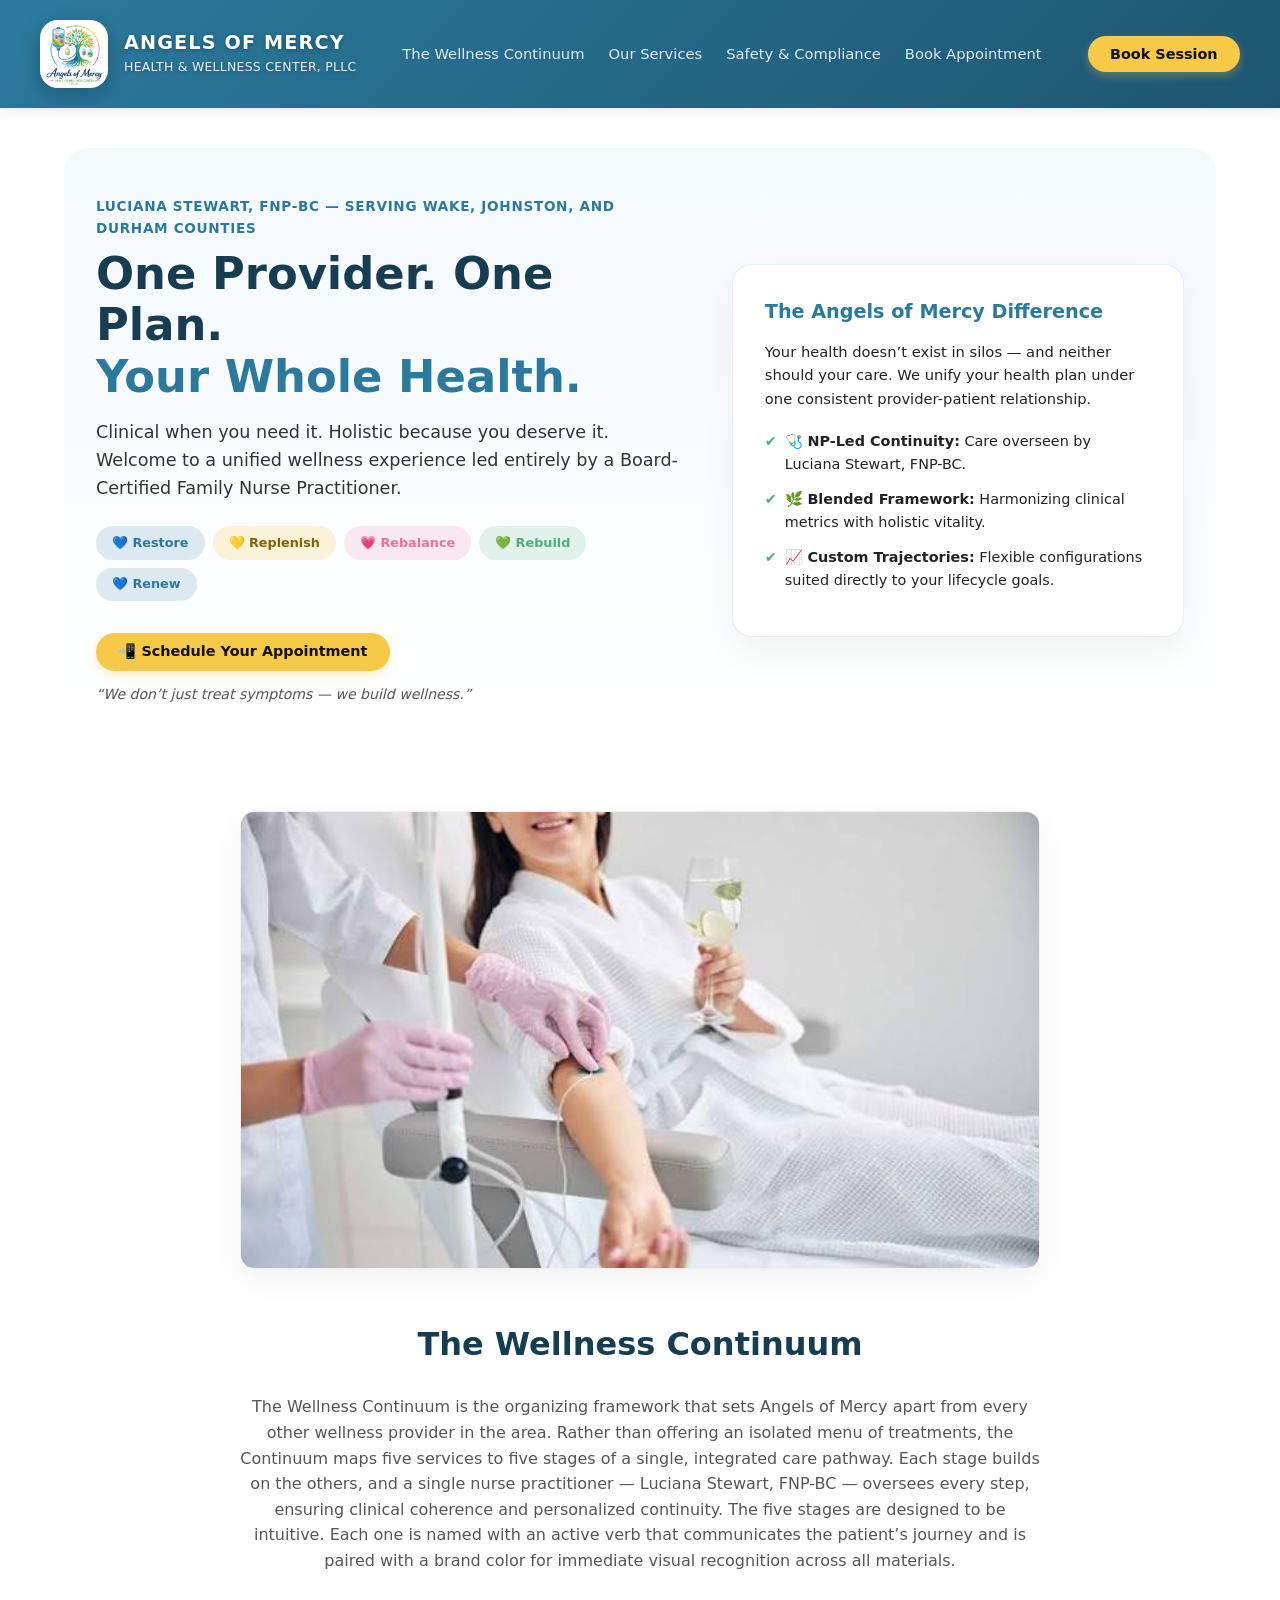
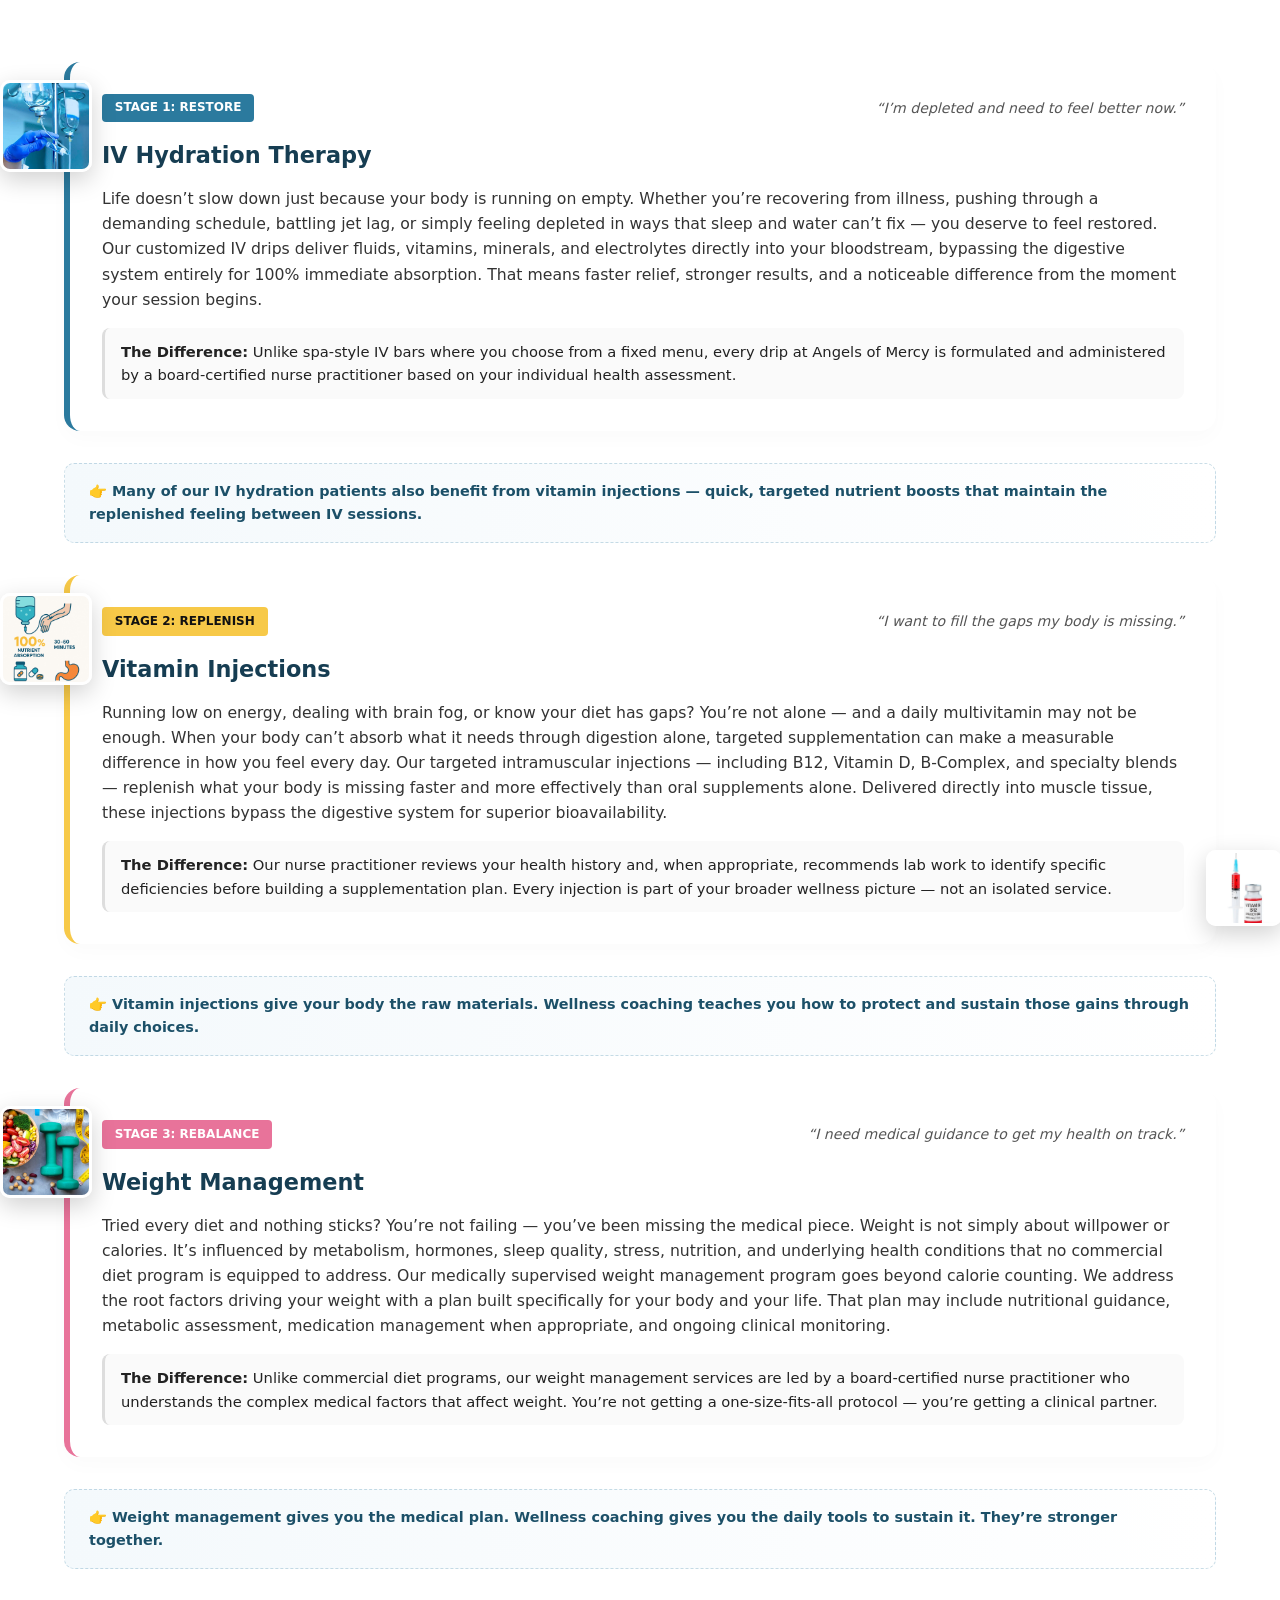
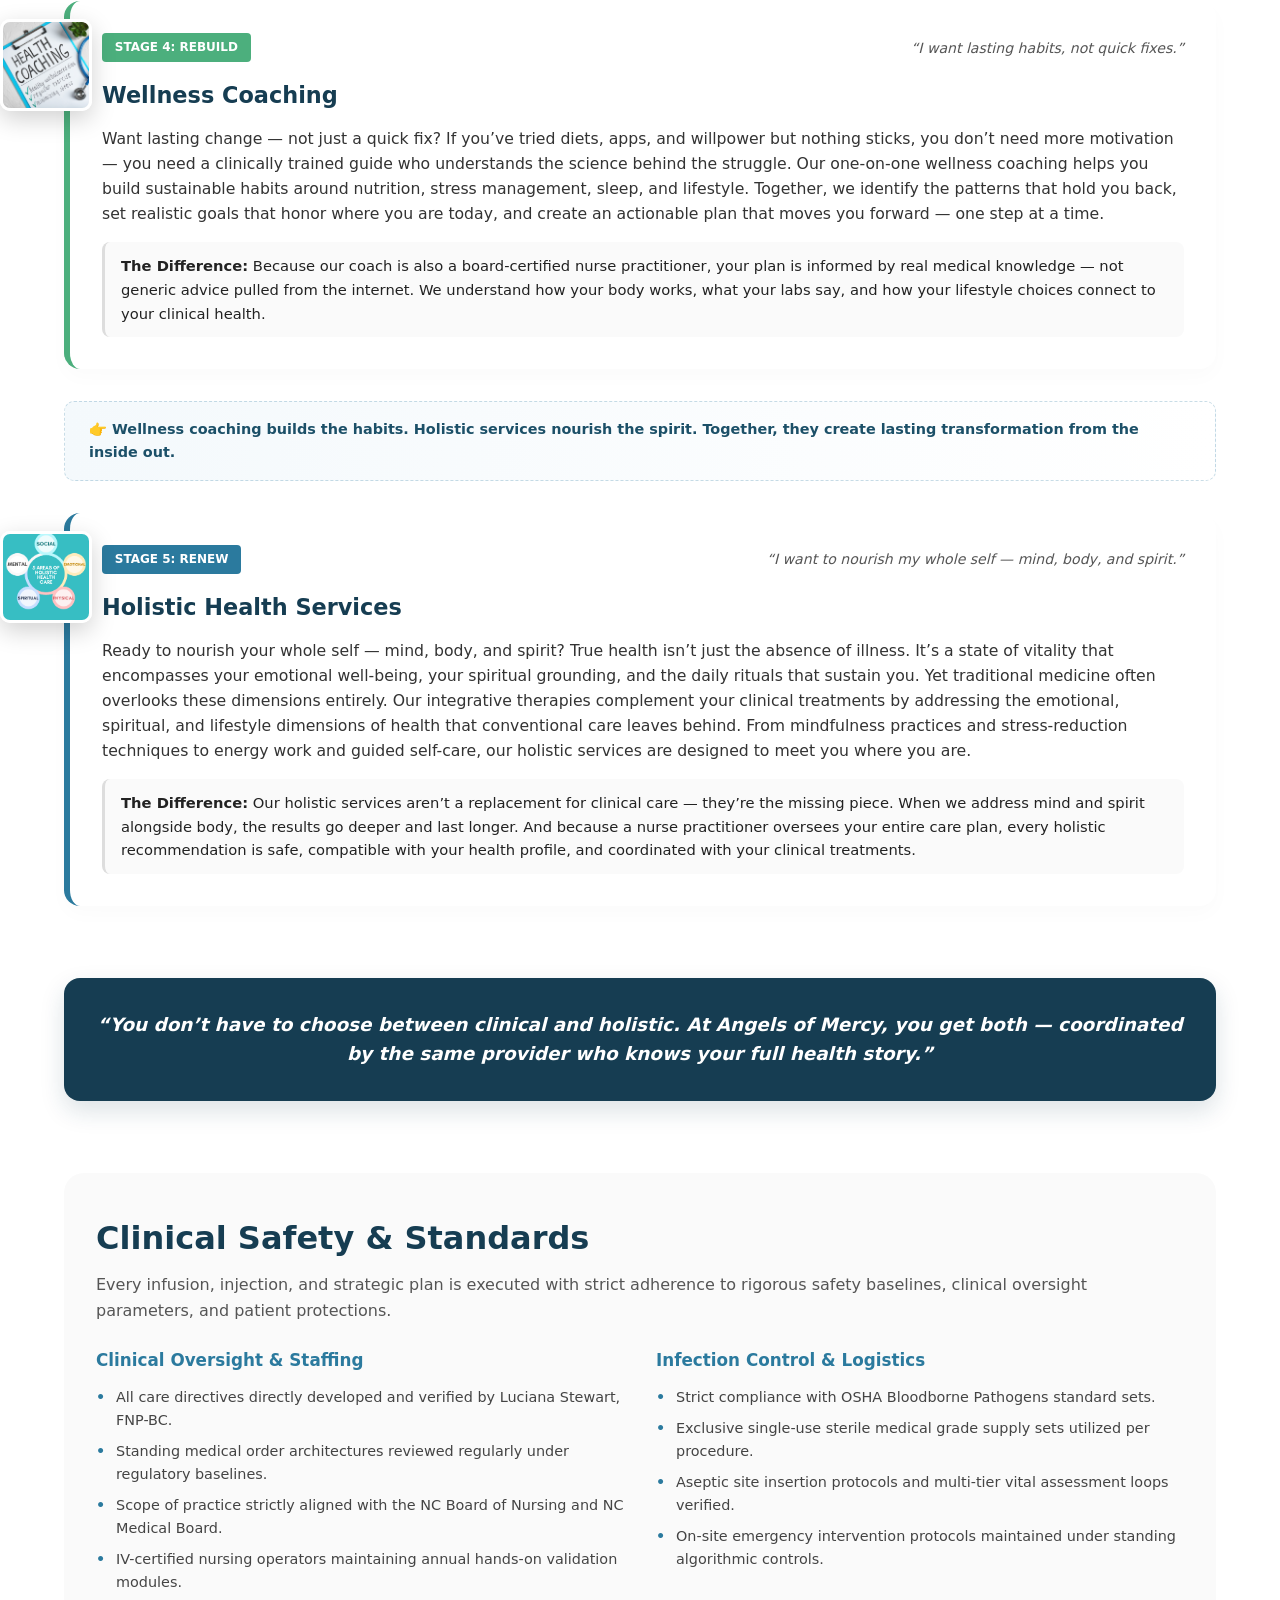
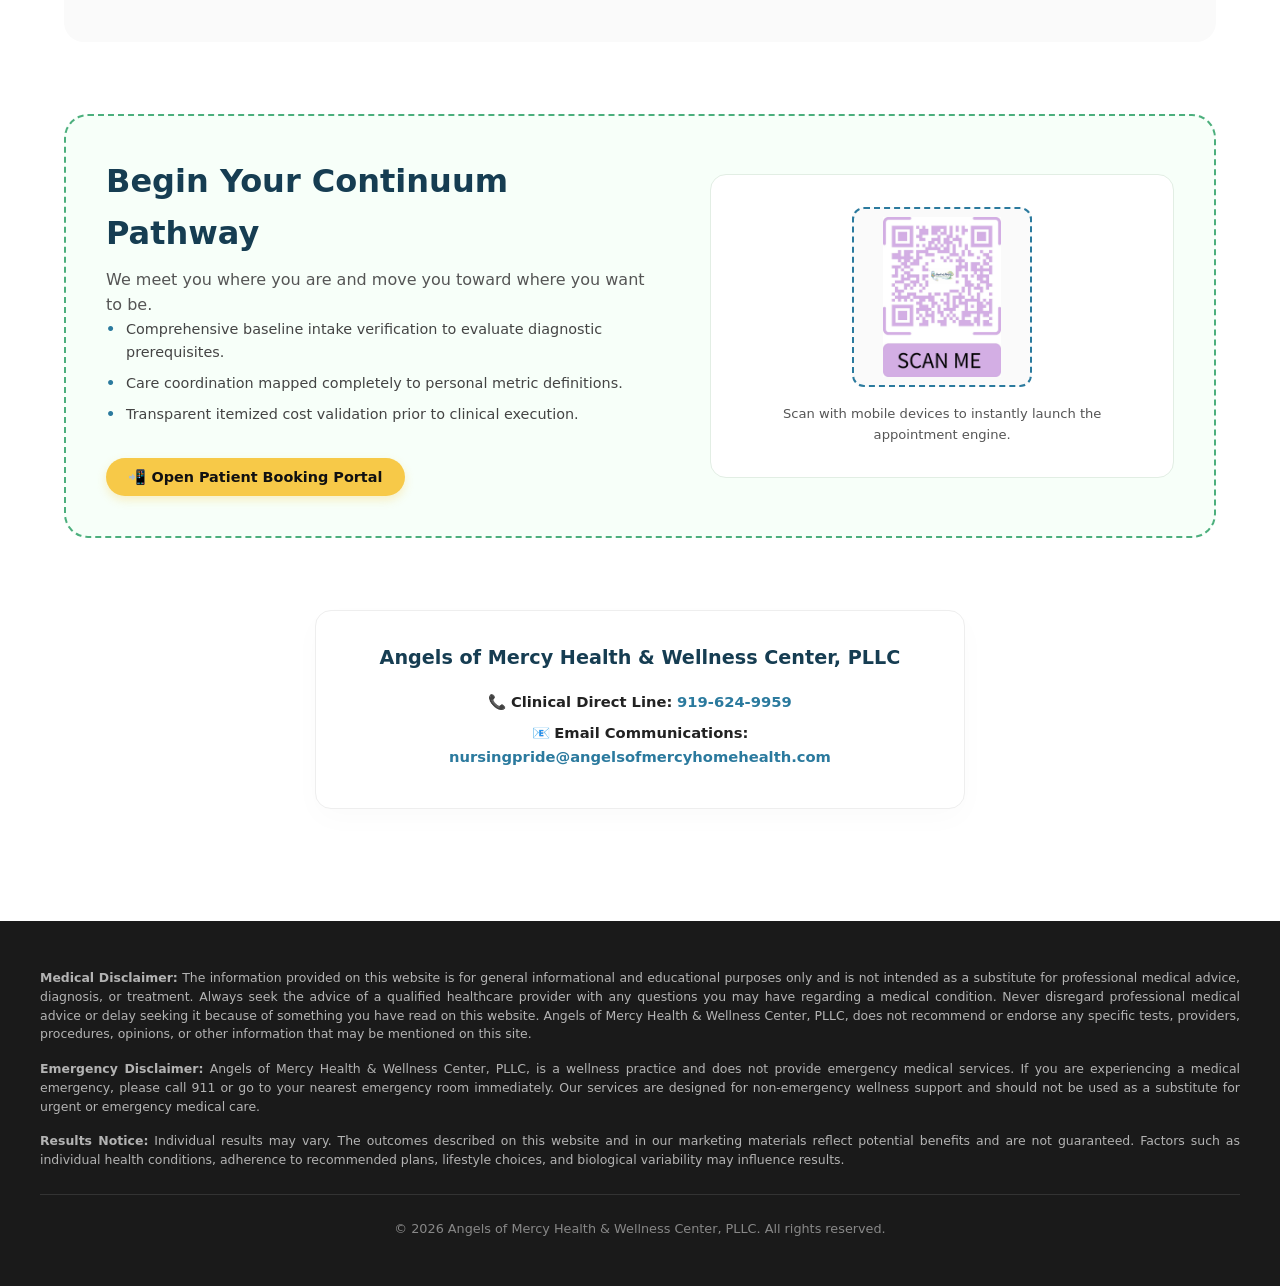
==== index.html @ 8eb66958 "Add files via upload" ====
﻿<!DOCTYPE html>
<html lang="en">
<head>
  <meta charset="UTF-8" />
  <title>Angels of Mercy Health & Wellness Center | One Provider. One Plan. Your Whole Health.</title>
  <meta name="viewport" content="width=device-width, initial-scale=1" />
  <link rel="stylesheet" href="styles.css" />
</head>
<body>

<header>
  <div class="nav">
    <div class="logo">
      <img src="IMG_E0684.JPG" alt="Angels of Mercy logo" class="logo-image" />
      <div>
        Angels of Mercy<br />
        <span class="logo-sub">Health & Wellness Center, PLLC</span>
      </div>
    </div>
    <nav class="nav-links">
      <a href="#continuum">The Wellness Continuum</a>
      <a href="#services">Our Services</a>
      <a href="#safety">Safety & Compliance</a>
      <a href="#booking">Book Appointment</a>
    </nav>
    <button class="btn-primary" id="header-book-btn">
      Book Session
    </button>
  </div>
</header>

<main>
  <!-- HERO SECTION -->
  <section id="hero-block" class="hero">
    <div class="hero-content">
      <p class="hero-tagline-mini">Luciana Stewart, FNP-BC — Serving Wake, Johnston, and Durham Counties</p>
      <h1 class="hero-title">One Provider. One Plan.<br><span class="highlight-text">Your Whole Health.</span></h1>
      <p class="hero-subtitle">
        Clinical when you need it. Holistic because you deserve it. Welcome to a unified wellness experience led entirely by a Board-Certified Family Nurse Practitioner.
      </p>

      <div class="hero-badges">
        <span class="badge badge-restore">💙 Restore</span>
        <span class="badge badge-replenish">💛 Replenish</span>
        <span class="badge badge-rebalance">💗 Rebalance</span>
        <span class="badge badge-rebuild">💚 Rebuild</span>
        <span class="badge badge-renew">💙 Renew</span>
      </div>

      <div class="hero-cta">
        <button class="btn-primary" id="hero-book-btn">
          📲 Schedule Your Appointment
        </button>
        <span class="hero-note">“We don’t just treat symptoms — we build wellness.”</span>
      </div>
    </div>

    <div class="hero-card">
      <div class="hero-card-title">The Angels of Mercy Difference</div>
      <p class="hero-card-intro">Your health doesn’t exist in silos — and neither should your care. We unify your health plan under one consistent provider-patient relationship.</p>
      <ul class="hero-card-list">
        <li>🩺 <strong>NP-Led Continuity:</strong> Care overseen by Luciana Stewart, FNP-BC.</li>
        <li>🌿 <strong>Blended Framework:</strong> Harmonizing clinical metrics with holistic vitality.</li>
        <li>📈 <strong>Custom Trajectories:</strong> Flexible configurations suited directly to your lifecycle goals.</li>
      </ul>
    </div>
  </section>

  <!-- THE WELLNESS CONTINUUM INTRO -->
  <section id="continuum" class="continuum-intro-box">
    <img src="MNAM0621.JPEG" alt="Wellness Continuum" class="continuum-image" />
    <h2 class="section-title">The Wellness Continuum</h2>
    <p class="section-subtitle">The Wellness Continuum is the organizing framework that sets Angels of Mercy apart from every other wellness provider in the area. Rather than offering an isolated menu of treatments, the Continuum maps five services to five stages of a single, integrated care pathway. Each stage builds on the others, and a single nurse practitioner — Luciana Stewart, FNP-BC — oversees every step, ensuring clinical coherence and personalized continuity.

The five stages are designed to be intuitive. Each one is named with an active verb that communicates the patient’s journey and is paired with a brand color for immediate visual recognition across all materials.</p>
  </section>

  <!-- SERVICES STAGES SECTION (RESTORE -> REPLENISH -> REBALANCE -> REBUILD -> RENEW) -->
  <section id="services" class="services-wrapper">
    
    <!-- STAGE 1: RESTORE -->
    <div class="service-stage-card border-restore">
      <img src="RWKL1777.JPEG" alt="IV Hydration" class="stage-image stage-image-restore" />
      <div class="stage-header">
        <span class="stage-pill bg-restore">Stage 1: Restore</span>
        <span class="patient-voice">“I’m depleted and need to feel better now.”</span>
      </div>
      <h3 class="service-title-text">IV Hydration Therapy</h3>
      <p class="service-body-text">
        Life doesn’t slow down just because your body is running on empty. Whether you’re recovering from illness, pushing through a demanding schedule, battling jet lag, or simply feeling depleted in ways that sleep and water can’t fix — you deserve to feel restored. Our customized IV drips deliver fluids, vitamins, minerals, and electrolytes directly into your bloodstream, bypassing the digestive system entirely for 100% immediate absorption. That means faster relief, stronger results, and a noticeable difference from the moment your session begins.
      </p>
      <p class="service-diff-text">
        <strong>The Difference:</strong> Unlike spa-style IV bars where you choose from a fixed menu, every drip at Angels of Mercy is formulated and administered by a board-certified nurse practitioner based on your individual health assessment.
      </p>
    </div>

    <!-- BRIDGE 1 -->
    <div class="bridge-container">
      <p class="bridge-text">👉 Many of our IV hydration patients also benefit from vitamin injections — quick, targeted nutrient boosts that maintain the replenished feeling between IV sessions.</p>
    </div>

    <!-- STAGE 2: REPLENISH -->
    <div class="service-stage-card border-replenish">
      <img src="YKZF1313.JPG" alt="Vitamin Injections" class="stage-image stage-image-replenish" />
      <img src="AJVW7653.JPEG" alt="Vitamin Injections Detail" class="stage-image stage-image-replenish-bottom" />
      <div class="stage-header">
        <span class="stage-pill bg-replenish">Stage 2: Replenish</span>
        <span class="patient-voice">“I want to fill the gaps my body is missing.”</span>
      </div>
      <h3 class="service-title-text">Vitamin Injections</h3>
      <p class="service-body-text">
        Running low on energy, dealing with brain fog, or know your diet has gaps? You’re not alone — and a daily multivitamin may not be enough. When your body can’t absorb what it needs through digestion alone, targeted supplementation can make a measurable difference in how you feel every day. Our targeted intramuscular injections — including B12, Vitamin D, B-Complex, and specialty blends — replenish what your body is missing faster and more effectively than oral supplements alone. Delivered directly into muscle tissue, these injections bypass the digestive system for superior bioavailability.
      </p>
      <p class="service-diff-text">
        <strong>The Difference:</strong> Our nurse practitioner reviews your health history and, when appropriate, recommends lab work to identify specific deficiencies before building a supplementation plan. Every injection is part of your broader wellness picture — not an isolated service.
      </p>
    </div>

    <!-- BRIDGE 2 -->
    <div class="bridge-container">
      <p class="bridge-text">👉 Vitamin injections give your body the raw materials. Wellness coaching teaches you how to protect and sustain those gains through daily choices.</p>
    </div>

    <!-- STAGE 3: REBALANCE -->
    <div class="service-stage-card border-rebalance">
      <img src="KAEF8864.JPEG" alt="Weight Management" class="stage-image stage-image-rebalance" />
      <div class="stage-header">
        <span class="stage-pill bg-rebalance">Stage 3: Rebalance</span>
        <span class="patient-voice">“I need medical guidance to get my health on track.”</span>
      </div>
      <h3 class="service-title-text">Weight Management</h3>
      <p class="service-body-text">
        Tried every diet and nothing sticks? You’re not failing — you’ve been missing the medical piece. Weight is not simply about willpower or calories. It’s influenced by metabolism, hormones, sleep quality, stress, nutrition, and underlying health conditions that no commercial diet program is equipped to address. Our medically supervised weight management program goes beyond calorie counting. We address the root factors driving your weight with a plan built specifically for your body and your life. That plan may include nutritional guidance, metabolic assessment, medication management when appropriate, and ongoing clinical monitoring.
      </p>
      <p class="service-diff-text">
        <strong>The Difference:</strong> Unlike commercial diet programs, our weight management services are led by a board-certified nurse practitioner who understands the complex medical factors that affect weight. You’re not getting a one-size-fits-all protocol — you’re getting a clinical partner.
      </p>
    </div>

    <!-- BRIDGE 3 -->
    <div class="bridge-container">
      <p class="bridge-text">👉 Weight management gives you the medical plan. Wellness coaching gives you the daily tools to sustain it. They’re stronger together.</p>
    </div>

    <!-- STAGE 4: REBUILD -->
    <div class="service-stage-card border-rebuild">
      <img src="BIOG2216.JPG" alt="Wellness Coaching" class="stage-image stage-image-rebuild" />
      <div class="stage-header">
        <span class="stage-pill bg-rebuild">Stage 4: Rebuild</span>
        <span class="patient-voice">“I want lasting habits, not quick fixes.”</span>
      </div>
      <h3 class="service-title-text">Wellness Coaching</h3>
      <p class="service-body-text">
        Want lasting change — not just a quick fix? If you’ve tried diets, apps, and willpower but nothing sticks, you don’t need more motivation — you need a clinically trained guide who understands the science behind the struggle. Our one-on-one wellness coaching helps you build sustainable habits around nutrition, stress management, sleep, and lifestyle. Together, we identify the patterns that hold you back, set realistic goals that honor where you are today, and create an actionable plan that moves you forward — one step at a time.
      </p>
      <p class="service-diff-text">
        <strong>The Difference:</strong> Because our coach is also a board-certified nurse practitioner, your plan is informed by real medical knowledge — not generic advice pulled from the internet. We understand how your body works, what your labs say, and how your lifestyle choices connect to your clinical health.
      </p>
    </div>

    <!-- BRIDGE 4 -->
    <div class="bridge-container">
      <p class="bridge-text">👉 Wellness coaching builds the habits. Holistic services nourish the spirit. Together, they create lasting transformation from the inside out.</p>
    </div>

    <!-- STAGE 5: RENEW -->
    <div class="service-stage-card border-renew">
      <img src="QSDW4450.PNG" alt="Holistic Health Services" class="stage-image stage-image-renew" />
      <div class="stage-header">
        <span class="stage-pill bg-renew">Stage 5: Renew</span>
        <span class="patient-voice">“I want to nourish my whole self — mind, body, and spirit.”</span>
      </div>
      <h3 class="service-title-text">Holistic Health Services</h3>
      <p class="service-body-text">
        Ready to nourish your whole self — mind, body, and spirit? True health isn’t just the absence of illness. It’s a state of vitality that encompasses your emotional well-being, your spiritual grounding, and the daily rituals that sustain you. Yet traditional medicine often overlooks these dimensions entirely. Our integrative therapies complement your clinical treatments by addressing the emotional, spiritual, and lifestyle dimensions of health that conventional care leaves behind. From mindfulness practices and stress-reduction techniques to energy work and guided self-care, our holistic services are designed to meet you where you are.
      </p>
      <p class="service-diff-text">
        <strong>The Difference:</strong> Our holistic services aren’t a replacement for clinical care — they’re the missing piece. When we address mind and spirit alongside body, the results go deeper and last longer. And because a nurse practitioner oversees your entire care plan, every holistic recommendation is safe, compatible with your health profile, and coordinated with your clinical treatments.
      </p>
    </div>

  </section>

  <!-- STRATEGIC CORE VALUE WRAPPER -->
  <section class="global-bridge-callout">
    <p>“You don’t have to choose between clinical and holistic. At Angels of Mercy, you get both — coordinated by the same provider who knows your full health story.”</p>
  </section>

  <!-- SAFETY & COMPLIANCE SECTION -->
  <section id="safety" class="compliance-metrics">
    <h2 class="section-title">Clinical Safety & Standards</h2>
    <p class="section-subtitle">Every infusion, injection, and strategic plan is executed with strict adherence to rigorous safety baselines, clinical oversight parameters, and patient protections.</p>
    
    <div class="grid-2">
      <div class="compliance-card">
        <h4>Clinical Oversight & Staffing</h4>
        <ul class="compliance-list">
          <li>All care directives directly developed and verified by Luciana Stewart, FNP-BC.</li>
          <li>Standing medical order architectures reviewed regularly under regulatory baselines.</li>
          <li>Scope of practice strictly aligned with the NC Board of Nursing and NC Medical Board.</li>
          <li>IV-certified nursing operators maintaining annual hands-on validation modules.</li>
        </ul>
      </div>
      <div class="compliance-card">
        <h4>Infection Control & Logistics</h4>
        <ul class="compliance-list">
          <li>Strict compliance with OSHA Bloodborne Pathogens standard sets.</li>
          <li>Exclusive single-use sterile medical grade supply sets utilized per procedure.</li>
          <li>Aseptic site insertion protocols and multi-tier vital assessment loops verified.</li>
          <li>On-site emergency intervention protocols maintained under standing algorithmic controls.</li>
        </ul>
      </div>
    </div>
  </section>

  <!-- BOOKING PORTAL SECTION -->
  <section id="booking" class="qr-section">
    <div class="booking-copy-block">
      <h2 class="section-title">Begin Your Continuum Pathway</h2>
      <p class="section-subtitle">We meet you where you are and move you toward where you want to be.</p>
      <ul class="compliance-list">
        <li>Comprehensive baseline intake verification to evaluate diagnostic prerequisites.</li>
        <li>Care coordination mapped completely to personal metric definitions.</li>
        <li>Transparent itemized cost validation prior to clinical execution.</li>
      </ul>
      <button id="booking-portal-btn" class="btn-primary" style="margin-top: 1.5rem;">📲 Open Patient Booking Portal</button>
    </div>
    <div class="qr-box">
      <div class="qr-placeholder">
        <img src="url_qrcodecreator.com_20_18_14.jpg" alt="Patient Portal QR Code" class="qr-image" />
      </div>
      <p class="qr-subtext">Scan with mobile devices to instantly launch the appointment engine.</p>
    </div>
  </section>

  <!-- CONTACT CARD -->
  <section id="contact" class="contact-section">
    <div class="contact-card-v2">
      <h3>Angels of Mercy Health & Wellness Center, PLLC</h3>
      <p></p>
      <p class="contact-item">📞 <strong>Clinical Direct Line:</strong> <a href="tel:19196249959">919-624-9959</a></p>
      <p class="contact-item">📧 <strong>Email Communications:</strong> <a href="mailto:nursingpride@angelsofmercyhomehealth.com">nursingpride@angelsofmercyhomehealth.com</a></p>
    </div>
  </section>
</main>

<!-- FRAMEWORK COMPLIANT FOOTER DISCLAIMERS -->
<footer>
  <div class="footer-legal-wrapper">
    <p class="disclaimer-text">
      <strong>Medical Disclaimer:</strong> The information provided on this website is for general informational and educational purposes only and is not intended as a substitute for professional medical advice, diagnosis, or treatment. Always seek the advice of a qualified healthcare provider with any questions you may have regarding a medical condition. Never disregard professional medical advice or delay seeking it because of something you have read on this website. Angels of Mercy Health & Wellness Center, PLLC, does not recommend or endorse any specific tests, providers, procedures, opinions, or other information that may be mentioned on this site.
    </p>
    <p class="disclaimer-text">
      <strong>Emergency Disclaimer:</strong> Angels of Mercy Health & Wellness Center, PLLC, is a wellness practice and does not provide emergency medical services. If you are experiencing a medical emergency, please call 911 or go to your nearest emergency room immediately. Our services are designed for non-emergency wellness support and should not be used as a substitute for urgent or emergency medical care.
    </p>
    <p class="disclaimer-text">
      <strong>Results Notice:</strong> Individual results may vary. The outcomes described on this website and in our marketing materials reflect potential benefits and are not guaranteed. Factors such as individual health conditions, adherence to recommended plans, lifestyle choices, and biological variability may influence results.
    </p>
    <hr class="footer-divider">
    <p class="copyright-bar">© <span id="year"></span> Angels of Mercy Health & Wellness Center, PLLC. All rights reserved.</p>
  </div>
</footer>

<script src="script.js"></script>
</body>
</html>
---- styles.css ----
/* Color Palette Mapping as Defined by Framework */
:root {
  --blue: #2B7A9E;      /* Restore & Renew Stages */
  --yellow: #F7C948;    /* Replenish Stage */
  --pink: #E8739A;      /* Rebalance Stage */
  --green: #4CAF7D;     /* Rebuild Stage */
  --dark: #111111;
  --text-dark: #222222;
  --text-muted: #555555;
  --bg-light: #FAFAFA;
}

* {
  box-sizing: border-box;
  margin: 0;
  padding: 0;
  font-family: system-ui, -apple-system, BlinkMacSystemFont, "Segoe UI", Roboto, Helvetica, Arial, sans-serif;
}

body {
  background: #ffffff;
  color: var(--text-dark);
  line-height: 1.6;
}

a {
  color: inherit;
  text-decoration: none;
}

header {
  background: linear-gradient(135deg, var(--blue), #1e5670);
  color: #ffffff;
  padding: 1.25rem 2rem;
  position: sticky;
  top: 0;
  z-index: 100;
  box-shadow: 0 4px 12px rgba(0,0,0,0.08);
}

.nav {
  max-width: 1200px;
  margin: 0 auto;
  display: flex;
  align-items: center;
  justify-content: space-between;
  gap: 1.5rem;
}

.logo {
  display: flex;
  align-items: center;
  gap: 1rem;
  font-weight: 900;
  letter-spacing: 0.06em;
  font-size: 1.2rem;
  text-transform: uppercase;
  line-height: 1.15;
  color: #ffffff;
  text-shadow: 0 1px 4px rgba(0, 0, 0, 0.35);
}

.logo-image {
  width: 68px;
  height: 68px;
  object-fit: cover;
  border-radius: 18px;
  border: 2px solid rgba(255,255,255,0.85);
  box-shadow: 0 6px 20px rgba(0,0,0,0.22);
  background-color: rgba(255,255,255,0.95);
}

.logo-sub {
  font-weight: 500;
  font-size: 0.85rem;
  opacity: 0.95;
  font-size: 0.78rem;
  letter-spacing: 0.02em;
  opacity: 0.9;
}

.nav-links {
  display: flex;
  gap: 1.5rem;
  font-size: 0.92rem;
  font-weight: 500;
}

.nav-links a {
  opacity: 0.85;
  transition: opacity 0.2s ease;
}

.nav-links a:hover {
  opacity: 1;
  text-decoration: underline;
}

.btn-primary {
  background-color: var(--yellow);
  color: #111111;
  padding: 0.65rem 1.4rem;
  border-radius: 999px;
  font-weight: 700;
  border: none;
  cursor: pointer;
  font-size: 0.9rem;
  transition: transform 0.15s ease, filter 0.2s ease;
  box-shadow: 0 4px 10px rgba(247, 201, 72, 0.3);
}

.btn-primary:hover {
  filter: brightness(1.03);
  transform: translateY(-1px);
}

main {
  max-width: 1200px;
  margin: 0 auto;
  padding: 2.5rem 1.5rem;
}

section {
  margin-bottom: 4.5rem;
}

/* Hero Section Layout CSS Engine */
.hero {
  display: grid;
  grid-template-columns: minmax(0, 1.3fr) minmax(0, 1fr);
  gap: 3rem;
  align-items: center;
  background: linear-gradient(180deg, #f4f9fc 0%, #ffffff 100%);
  padding: 3rem 2rem;
  border-radius: 24px;
}

.hero-tagline-mini {
  color: var(--blue);
  font-weight: 700;
  font-size: 0.85rem;
  text-transform: uppercase;
  letter-spacing: 0.05em;
  margin-bottom: 0.5rem;
}

.hero-title {
  font-size: 2.8rem;
  font-weight: 800;
  color: #163d52;
  line-height: 1.15;
  margin-bottom: 1rem;
}

.highlight-text {
  color: var(--blue);
}

.hero-subtitle {
  font-size: 1.1rem;
  color: #333333;
  margin-bottom: 1.5rem;
}

.hero-badges {
  display: flex;
  flex-wrap: wrap;
  gap: 0.5rem;
  margin-bottom: 2rem;
}

.badge {
  padding: 0.4rem 1rem;
  border-radius: 999px;
  font-size: 0.8rem;
  font-weight: 700;
  transition: transform 0.25s ease, box-shadow 0.25s ease, background-color 0.25s ease;
}

.badge:hover {
  transform: translateY(-2px) scale(1.04);
  box-shadow: 0 0 20px rgba(255, 255, 255, 0.8), 0 0 30px rgba(0, 0, 0, 0.08);
}

.badge-restore { background-color: rgba(43, 122, 158, 0.15); color: var(--blue); }
.badge-replenish { background-color: rgba(247, 201, 72, 0.2); color: #826204; }
.badge-rebalance { background-color: rgba(232, 115, 154, 0.15); color: var(--pink); }
.badge-rebuild { background-color: rgba(76, 175, 125, 0.15); color: var(--green); }
.badge-renew { background-color: rgba(43, 122, 158, 0.15); color: var(--blue); }

.hero-cta {
  display: flex;
  flex-direction: column;
  align-items: flex-start;
  gap: 0.75rem;
}

.hero-note {
  font-size: 0.88rem;
  font-style: italic;
  color: var(--text-muted);
}

.hero-card {
  background: #ffffff;
  border-radius: 20px;
  padding: 2rem;
  box-shadow: 0 15px 35px rgba(0, 0, 0, 0.05);
  border: 1px solid rgba(43, 122, 158, 0.12);
}

.hero-card-title {
  font-size: 1.2rem;
  font-weight: 700;
  margin-bottom: 0.75rem;
  color: var(--blue);
}

.hero-card-intro {
  font-size: 0.92rem;
  color: var(--text-dark);
  margin-bottom: 1.25rem;
}

.hero-card-list {
  list-style: none;
}

.hero-card-list li {
  font-size: 0.9rem;
  margin-bottom: 0.75rem;
  position: relative;
  padding-left: 1.25rem;
}

.hero-card-list li::before {
  content: "✔";
  position: absolute;
  left: 0;
  color: var(--green);
  font-weight: bold;
}

/* Structured Continuum CSS Styling Block */
.continuum-intro-box {
  text-align: center;
  max-width: 800px;
  margin-left: auto;
  margin-right: auto;
}

.section-title {
  font-size: 2rem;
  font-weight: 800;
  color: #163d52;
  margin-bottom: 0.5rem;
}

.section-subtitle {
  font-size: 1rem;
  color: var(--text-muted);
}

.continuum-intro-box {
  display: flex;
  flex-direction: column;
  align-items: center;
  gap: 1rem;
  padding: 1rem 0;
}

.continuum-image {
  width: 100%;
  max-width: 980px;
  height: auto;
  object-fit: cover;
  border-radius: 14px;
  border: 1px solid rgba(0,0,0,0.06);
  box-shadow: 0 10px 30px rgba(0,0,0,0.06);
  transform: translateY(-30px);
  margin-bottom: 0.25rem;
}

.services-wrapper {
  display: flex;
  flex-direction: column;
  gap: 1.5rem;
}

.service-stage-card {
  background-color: #ffffff;
  padding: 2rem;
  border-radius: 16px;
  box-shadow: 0 8px 20px rgba(0,0,0,0.02);
  border-left: 6px solid #ccc;
}

/* Positioning for stage images that overlap the card border */
.service-stage-card {
  position: relative;
  overflow: visible;
}

.stage-image {
  position: absolute;
  left: -52px;
  top: 18px;
  width: 92px;
  height: 92px;
  object-fit: cover;
  border-radius: 10px;
  border: 3px solid #fff;
  box-shadow: 0 8px 24px rgba(0,0,0,0.18);
}

.stage-image-restore { left: -70px; }
.stage-image-replenish { left: -70px; top: 18px; }
.stage-image-rebalance { left: -70px; top: 18px; }
.stage-image-rebuild { left: -70px; top: 18px; }
.stage-image-renew { left: -70px; top: 18px; }
.stage-image-replenish-bottom {
  right: -66px;
  left: auto;
  bottom: 18px;
  top: auto;
  width: 76px;
  height: 76px;
}

@media (max-width: 720px) {
  .stage-image { position: static; width: 160px; height: auto; margin: 0 0 0.75rem 0; }
  .service-stage-card { padding-left: 1rem; }
}

/* Explicit Framework Color Application to Cards */
.border-restore { border-left-color: var(--blue); }
.border-replenish { border-left-color: var(--yellow); }
.border-rebalance { border-left-color: var(--pink); }
.border-rebuild { border-left-color: var(--green); }
.border-renew { border-left-color: var(--blue); }

.stage-header {
  display: flex;
  justify-content: space-between;
  align-items: center;
  flex-wrap: wrap;
  gap: 0.75rem;
  margin-bottom: 1rem;
}

.stage-pill {
  font-size: 0.75rem;
  font-weight: 700;
  text-transform: uppercase;
  padding: 0.3rem 0.8rem;
  border-radius: 4px;
  color: #ffffff;
}
.stage-pill a {
  color: inherit;
  text-decoration: none;
  display: inline-block;
}
.stage-pill a:hover {
  text-decoration: underline;
}
.bg-restore { background-color: var(--blue); }
.bg-replenish { background-color: var(--yellow); color: #111; }
.bg-rebalance { background-color: var(--pink); }
.bg-rebuild { background-color: var(--green); }
.bg-renew { background-color: var(--blue); }

.patient-voice {
  font-size: 0.88rem;
  font-style: italic;
  color: var(--text-muted);
  font-weight: 500;
}

.service-title-text {
  font-size: 1.4rem;
  font-weight: 700;
  margin-bottom: 0.75rem;
  color: #163d52;
}

.service-body-text {
  font-size: 0.98rem;
  color: #333333;
  margin-bottom: 1rem;
}

.service-diff-text {
  font-size: 0.92rem;
  background-color: var(--bg-light);
  padding: 0.75rem 1rem;
  border-radius: 8px;
  border-left: 3px solid #ddd;
}

/* Bridge Elements Style Definition */
.bridge-container {
  background: linear-gradient(90deg, #f4f9fc 0%, #ffffff 100%);
  padding: 1rem 1.5rem;
  border-radius: 10px;
  margin: 0.5rem 0;
  border: 1px dashed rgba(43, 122, 158, 0.25);
}

.bridge-text {
  font-size: 0.9rem;
  font-weight: 600;
  color: #1c5068;
}

.global-bridge-callout {
  background-color: #163d52;
  color: #ffffff;
  padding: 2rem;
  border-radius: 16px;
  text-align: center;
  font-size: 1.15rem;
  font-weight: 600;
  font-style: italic;
  box-shadow: 0 10px 25px rgba(22, 61, 82, 0.15);
}

/* Compliance Structures Grid Layout CSS */
.compliance-metrics {
  background-color: var(--bg-light);
  padding: 2.5rem 2rem;
  border-radius: 20px;
}

.grid-2 {
  display: grid;
  grid-template-columns: repeat(2, minmax(0, 1fr));
  gap: 2rem;
  margin-top: 1.5rem;
}

.compliance-card h4 {
  font-size: 1.05rem;
  margin-bottom: 0.75rem;
  color: var(--blue);
}

.compliance-list {
  list-style-type: none;
}

.compliance-list li {
  font-size: 0.9rem;
  margin-bottom: 0.5rem;
  position: relative;
  padding-left: 1.25rem;
  color: #444;
}

.compliance-list li::before {
  content: "•";
  color: var(--blue);
  font-weight: bold;
  position: absolute;
  left: 0;
}

/* Booking & Routing Grid Design */
.qr-section {
  display: grid;
  grid-template-columns: minmax(0, 1.2fr) minmax(0, 1fr);
  gap: 3rem;
  align-items: center;
  border: 2px dashed var(--green);
  padding: 2.5rem;
  border-radius: 24px;
  background-color: #f7fff9;
}

.qr-box {
  background-color: #ffffff;
  padding: 2rem;
  border-radius: 16px;
  text-align: center;
  border: 1px solid #e2eee4;
}

.qr-placeholder {
  width: 180px;
  height: 180px;
  border: 2px dashed var(--blue);
  background-color: var(--bg-light);
  margin: 0 auto 1rem;
  display: flex;
  align-items: center;
  justify-content: center;
  font-size: 0.75rem;
  font-weight: 700;
  color: var(--text-muted);
  border-radius: 12px;
}

.qr-image {
  width: 160px;
  height: 160px;
  object-fit: contain;
  border-radius: 10px;
}

.qr-subtext {
  font-size: 0.82rem;
  color: var(--text-muted);
}

/* Contact Module Styling */
.contact-section {
  display: flex;
  justify-content: center;
}

.contact-card-v2 {
  background-color: #ffffff;
  border: 1px solid #eee;
  box-shadow: 0 10px 30px rgba(0,0,0,0.02);
  border-radius: 16px;
  padding: 2rem;
  width: 100%;
  max-width: 650px;
  text-align: center;
}

.contact-card-v2 h3 {
  color: #163d52;
  margin-bottom: 1rem;
  font-size: 1.2rem;
}

.contact-item {
  font-size: 0.92rem;
  margin-bottom: 0.5rem;
}

.contact-item a {
  color: var(--blue);
  font-weight: 600;
}

/* Footer & Compliance Requirements Layout Styling */
footer {
  background-color: #1a1a1a;
  color: #b3b3b3;
  padding: 3rem 2rem;
  font-size: 0.78rem;
  line-height: 1.5;
}

.footer-legal-wrapper {
  max-width: 1200px;
  margin: 0 auto;
}

.disclaimer-text {
  margin-bottom: 1rem;
  text-align: justify;
}

.footer-divider {
  border: 0;
  border-top: 1px solid #333;
  margin: 1.5rem 0;
}

.copyright-bar {
  text-align: center;
  font-size: 0.8rem;
  color: #888;
}

/* Responsive Adaptive Interface Breakpoints */
@media (max-width: 900px) {
  .hero, .grid-2, .qr-section {
    grid-template-columns: 1fr;
    gap: 2rem;
  }
  
  .nav {
    flex-direction: column;
    align-items: flex-start;
    gap: 1rem;
  }
  
  .nav-links {
    flex-wrap: wrap;
    gap: 1rem;
  }

  .hero-title {
    font-size: 2.2rem;
  }
}
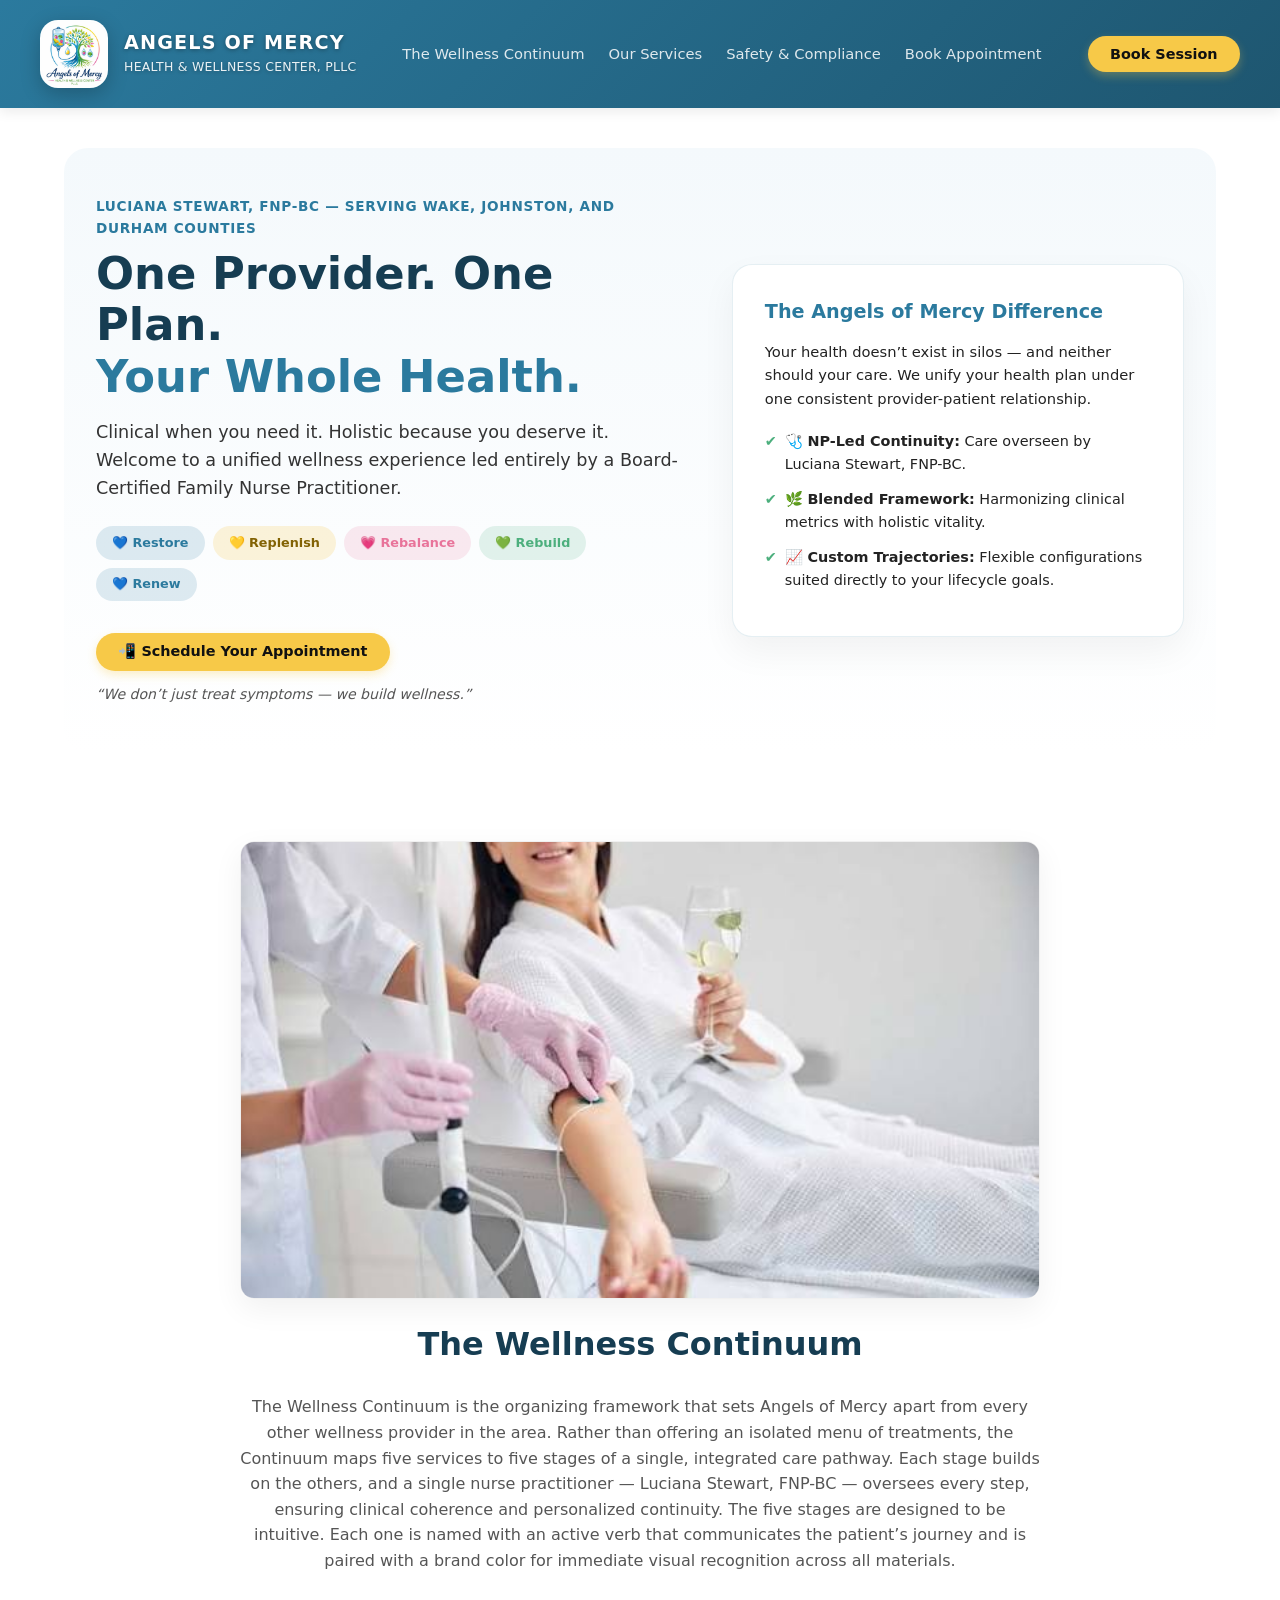
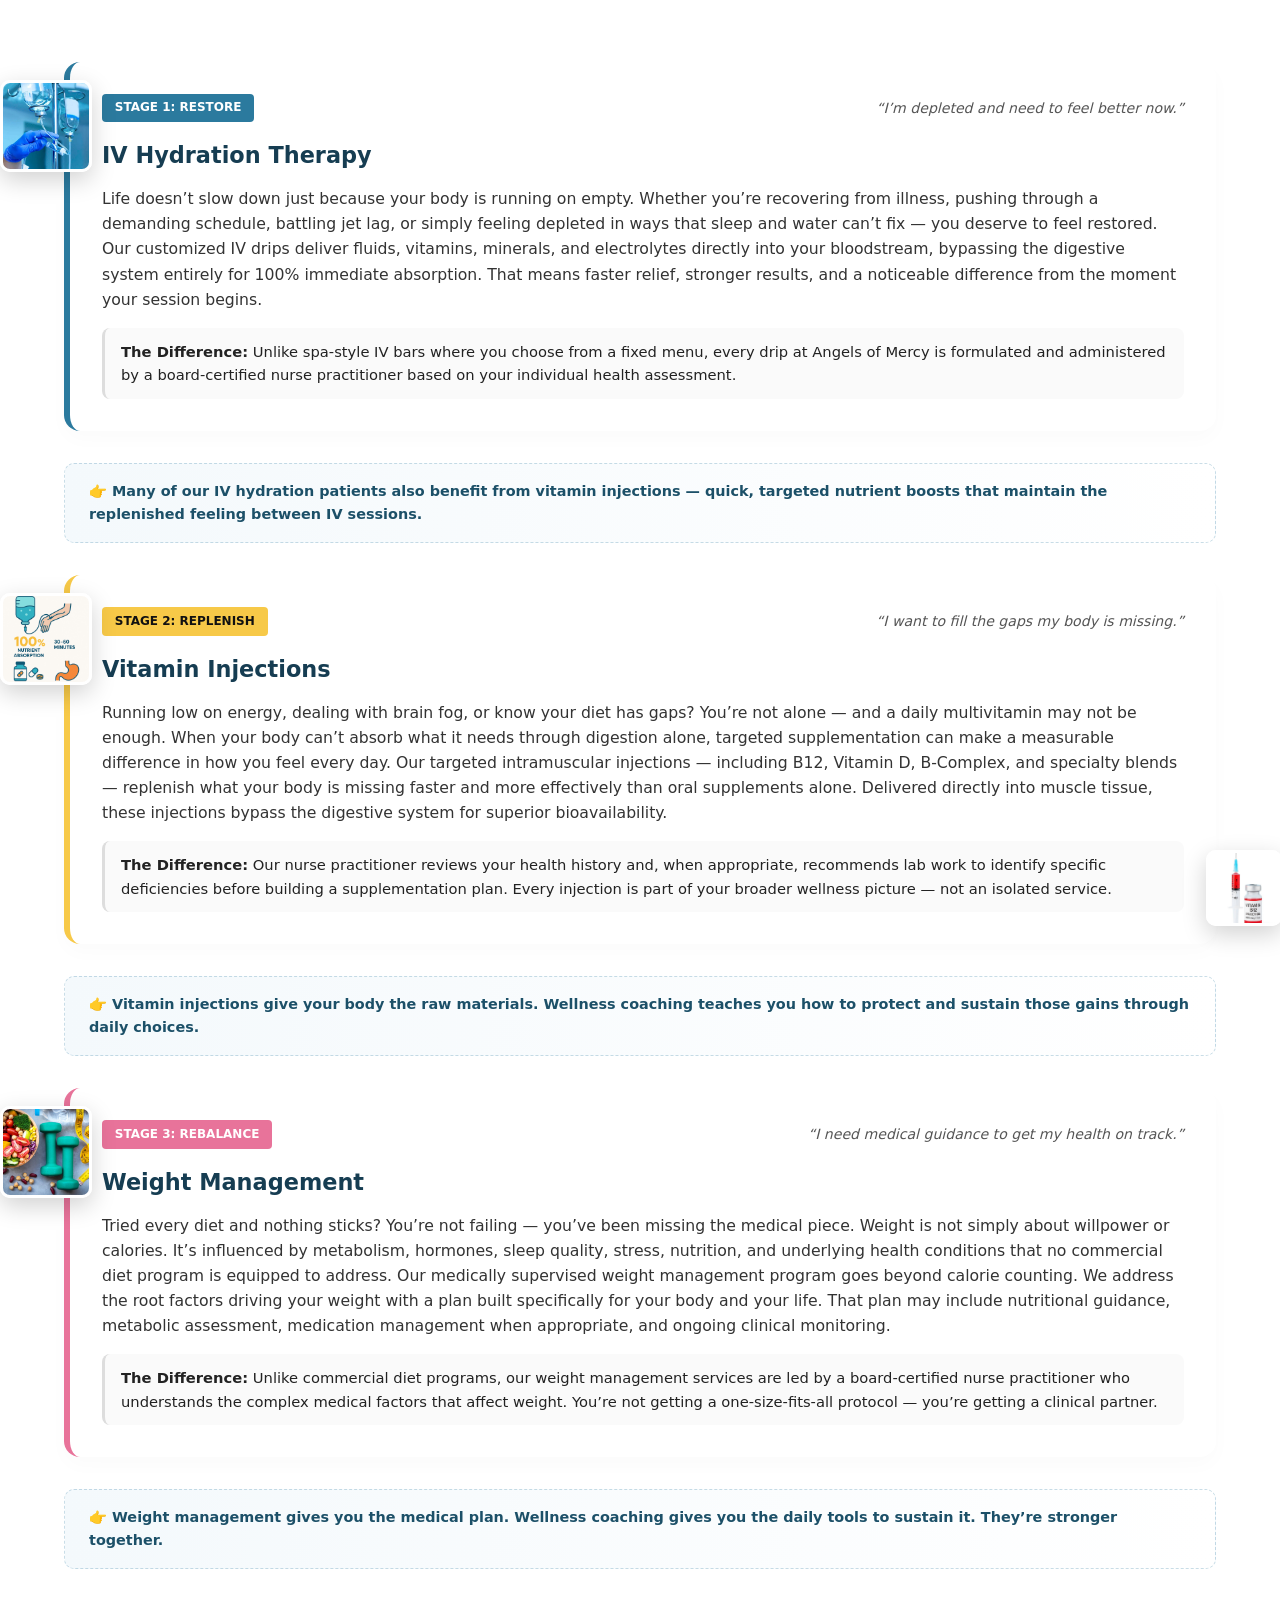
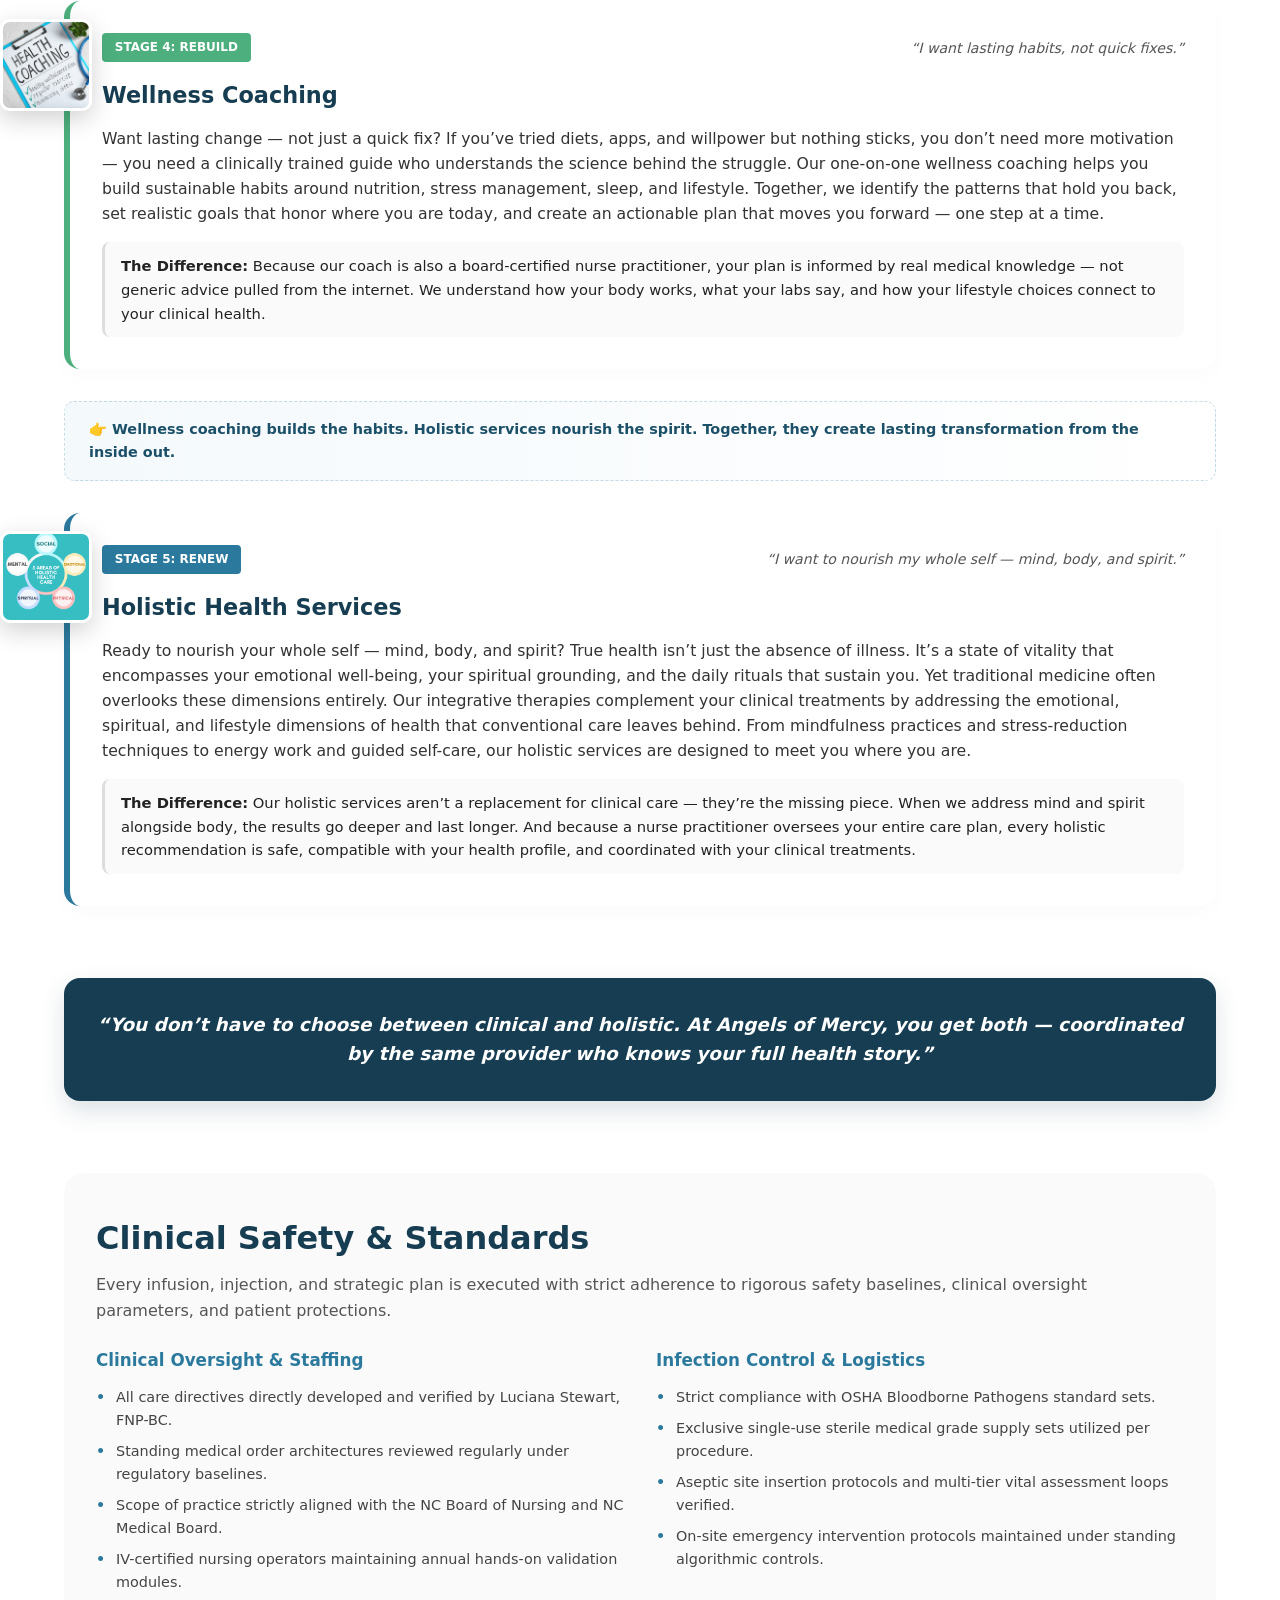
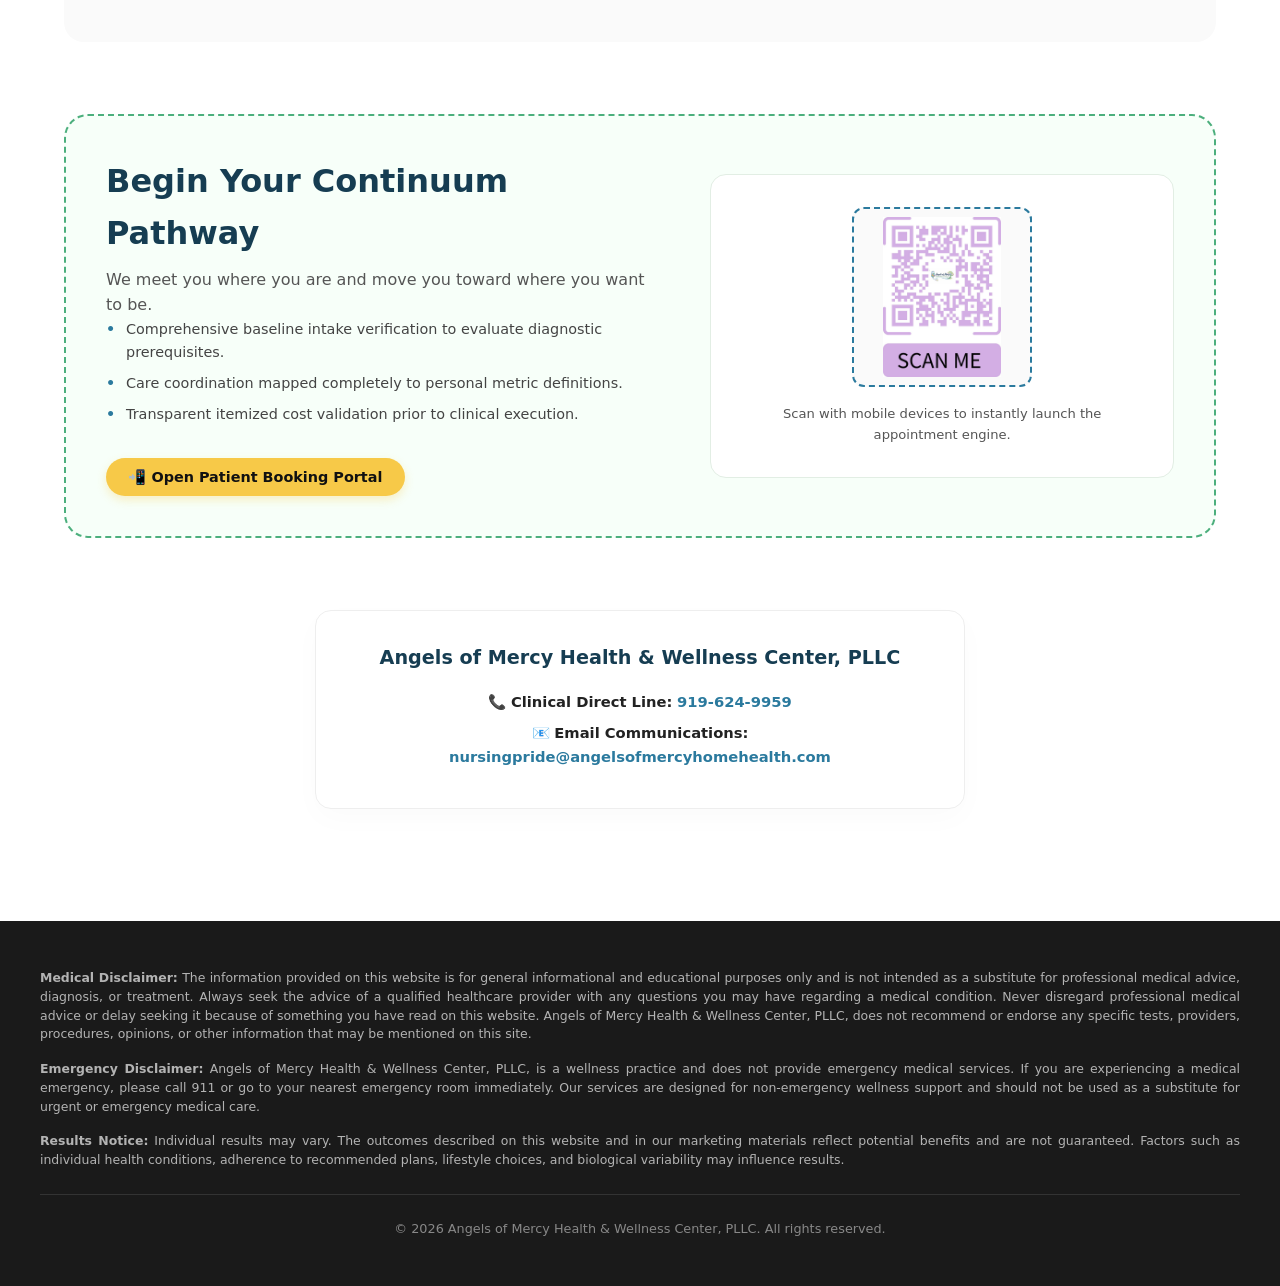
==== commit 35c2c396: "Add files via upload" ====
--- a/index.html
+++ b/index.html
@@ -31,7 +31,7 @@
 
 <main>
   <!-- HERO SECTION -->
-  <section id="hero-block" class="hero">
+  <section id="hero-block" class="hero scroll-fade-up">
     <div class="hero-content">
       <p class="hero-tagline-mini">Luciana Stewart, FNP-BC — Serving Wake, Johnston, and Durham Counties</p>
       <h1 class="hero-title">One Provider. One Plan.<br><span class="highlight-text">Your Whole Health.</span></h1>
@@ -40,11 +40,11 @@
       </p>
 
       <div class="hero-badges">
-        <span class="badge badge-restore">💙 Restore</span>
-        <span class="badge badge-replenish">💛 Replenish</span>
-        <span class="badge badge-rebalance">💗 Rebalance</span>
-        <span class="badge badge-rebuild">💚 Rebuild</span>
-        <span class="badge badge-renew">💙 Renew</span>
+        <span class="badge badge-restore scroll-fade-up stagger-1">💙 Restore</span>
+        <span class="badge badge-replenish scroll-fade-up stagger-2">💛 Replenish</span>
+        <span class="badge badge-rebalance scroll-fade-up stagger-3">💗 Rebalance</span>
+        <span class="badge badge-rebuild scroll-fade-up stagger-4">💚 Rebuild</span>
+        <span class="badge badge-renew scroll-fade-up stagger-5">💙 Renew</span>
       </div>
 
       <div class="hero-cta">
@@ -67,8 +67,8 @@
   </section>
 
   <!-- THE WELLNESS CONTINUUM INTRO -->
-  <section id="continuum" class="continuum-intro-box">
-    <img src="MNAM0621.JPEG" alt="Wellness Continuum" class="continuum-image" />
+  <section id="continuum" class="continuum-intro-box scroll-fade-up">
+    <img src="MNAM0621.JPEG" alt="Wellness Continuum" class="continuum-image scroll-scale" />
     <h2 class="section-title">The Wellness Continuum</h2>
     <p class="section-subtitle">The Wellness Continuum is the organizing framework that sets Angels of Mercy apart from every other wellness provider in the area. Rather than offering an isolated menu of treatments, the Continuum maps five services to five stages of a single, integrated care pathway. Each stage builds on the others, and a single nurse practitioner — Luciana Stewart, FNP-BC — oversees every step, ensuring clinical coherence and personalized continuity.
 
@@ -79,8 +79,8 @@
   <section id="services" class="services-wrapper">
     
     <!-- STAGE 1: RESTORE -->
-    <div class="service-stage-card border-restore">
-      <img src="RWKL1777.JPEG" alt="IV Hydration" class="stage-image stage-image-restore" />
+    <div class="service-stage-card border-restore scroll-fade-up stagger-1">
+      <img src="RWKL1777.JPEG" alt="IV Hydration" class="stage-image stage-image-restore scroll-fade-left" />
       <div class="stage-header">
         <span class="stage-pill bg-restore">Stage 1: Restore</span>
         <span class="patient-voice">“I’m depleted and need to feel better now.”</span>
@@ -95,14 +95,14 @@
     </div>
 
     <!-- BRIDGE 1 -->
-    <div class="bridge-container">
+    <div class="bridge-container scroll-fade-up stagger-1">
       <p class="bridge-text">👉 Many of our IV hydration patients also benefit from vitamin injections — quick, targeted nutrient boosts that maintain the replenished feeling between IV sessions.</p>
     </div>
 
     <!-- STAGE 2: REPLENISH -->
-    <div class="service-stage-card border-replenish">
-      <img src="YKZF1313.JPG" alt="Vitamin Injections" class="stage-image stage-image-replenish" />
-      <img src="AJVW7653.JPEG" alt="Vitamin Injections Detail" class="stage-image stage-image-replenish-bottom" />
+    <div class="service-stage-card border-replenish scroll-fade-up stagger-2">
+      <img src="YKZF1313.JPG" alt="Vitamin Injections" class="stage-image stage-image-replenish scroll-fade-left" />
+      <img src="AJVW7653.JPEG" alt="Vitamin Injections Detail" class="stage-image stage-image-replenish-bottom scroll-fade-right" />
       <div class="stage-header">
         <span class="stage-pill bg-replenish">Stage 2: Replenish</span>
         <span class="patient-voice">“I want to fill the gaps my body is missing.”</span>
@@ -117,13 +117,13 @@
     </div>
 
     <!-- BRIDGE 2 -->
-    <div class="bridge-container">
+    <div class="bridge-container scroll-fade-up stagger-1">
       <p class="bridge-text">👉 Vitamin injections give your body the raw materials. Wellness coaching teaches you how to protect and sustain those gains through daily choices.</p>
     </div>
 
     <!-- STAGE 3: REBALANCE -->
-    <div class="service-stage-card border-rebalance">
-      <img src="KAEF8864.JPEG" alt="Weight Management" class="stage-image stage-image-rebalance" />
+    <div class="service-stage-card border-rebalance scroll-fade-up stagger-1">
+      <img src="KAEF8864.JPEG" alt="Weight Management" class="stage-image stage-image-rebalance scroll-fade-left" />
       <div class="stage-header">
         <span class="stage-pill bg-rebalance">Stage 3: Rebalance</span>
         <span class="patient-voice">“I need medical guidance to get my health on track.”</span>
@@ -138,13 +138,13 @@
     </div>
 
     <!-- BRIDGE 3 -->
-    <div class="bridge-container">
+    <div class="bridge-container scroll-fade-up stagger-1">
       <p class="bridge-text">👉 Weight management gives you the medical plan. Wellness coaching gives you the daily tools to sustain it. They’re stronger together.</p>
     </div>
 
     <!-- STAGE 4: REBUILD -->
-    <div class="service-stage-card border-rebuild">
-      <img src="BIOG2216.JPG" alt="Wellness Coaching" class="stage-image stage-image-rebuild" />
+    <div class="service-stage-card border-rebuild scroll-fade-up stagger-2">
+      <img src="BIOG2216.JPG" alt="Wellness Coaching" class="stage-image stage-image-rebuild scroll-fade-left" />
       <div class="stage-header">
         <span class="stage-pill bg-rebuild">Stage 4: Rebuild</span>
         <span class="patient-voice">“I want lasting habits, not quick fixes.”</span>
@@ -159,13 +159,13 @@
     </div>
 
     <!-- BRIDGE 4 -->
-    <div class="bridge-container">
+    <div class="bridge-container scroll-fade-up stagger-1">
       <p class="bridge-text">👉 Wellness coaching builds the habits. Holistic services nourish the spirit. Together, they create lasting transformation from the inside out.</p>
     </div>
 
     <!-- STAGE 5: RENEW -->
-    <div class="service-stage-card border-renew">
-      <img src="QSDW4450.PNG" alt="Holistic Health Services" class="stage-image stage-image-renew" />
+    <div class="service-stage-card border-renew scroll-fade-up stagger-1">
+      <img src="QSDW4450.PNG" alt="Holistic Health Services" class="stage-image stage-image-renew scroll-fade-left" />
       <div class="stage-header">
         <span class="stage-pill bg-renew">Stage 5: Renew</span>
         <span class="patient-voice">“I want to nourish my whole self — mind, body, and spirit.”</span>
@@ -182,12 +182,12 @@
   </section>
 
   <!-- STRATEGIC CORE VALUE WRAPPER -->
-  <section class="global-bridge-callout">
+  <section class="global-bridge-callout scroll-fade-down">
     <p>“You don’t have to choose between clinical and holistic. At Angels of Mercy, you get both — coordinated by the same provider who knows your full health story.”</p>
   </section>
 
   <!-- SAFETY & COMPLIANCE SECTION -->
-  <section id="safety" class="compliance-metrics">
+  <section id="safety" class="compliance-metrics scroll-fade-up">
     <h2 class="section-title">Clinical Safety & Standards</h2>
     <p class="section-subtitle">Every infusion, injection, and strategic plan is executed with strict adherence to rigorous safety baselines, clinical oversight parameters, and patient protections.</p>
     
@@ -214,7 +214,7 @@
   </section>
 
   <!-- BOOKING PORTAL SECTION -->
-  <section id="booking" class="qr-section">
+  <section id="booking" class="qr-section scroll-fade-up">
     <div class="booking-copy-block">
       <h2 class="section-title">Begin Your Continuum Pathway</h2>
       <p class="section-subtitle">We meet you where you are and move you toward where you want to be.</p>
@@ -227,14 +227,14 @@
     </div>
     <div class="qr-box">
       <div class="qr-placeholder">
-        <img src="url_qrcodecreator.com_20_18_14.jpg" alt="Patient Portal QR Code" class="qr-image" />
+        <img src="url_qrcodecreator.com_20_18_14.jpg" alt="Patient Portal QR Code" class="qr-image scroll-scale" />
       </div>
       <p class="qr-subtext">Scan with mobile devices to instantly launch the appointment engine.</p>
     </div>
   </section>
 
   <!-- CONTACT CARD -->
-  <section id="contact" class="contact-section">
+  <section id="contact" class="contact-section scroll-fade-up">
     <div class="contact-card-v2">
       <h3>Angels of Mercy Health & Wellness Center, PLLC</h3>
       <p></p>
--- a/styles.css
+++ b/styles.css
@@ -175,6 +175,7 @@
   font-size: 0.8rem;
   font-weight: 700;
   transition: transform 0.25s ease, box-shadow 0.25s ease, background-color 0.25s ease;
+  opacity: 1;
 }
 
 .badge:hover {
@@ -577,6 +578,115 @@
 }
 
 /* Responsive Adaptive Interface Breakpoints */
+/* Scroll Animation Classes */
+@keyframes fadeInUp {
+  from {
+    opacity: 0;
+    transform: translateY(40px);
+  }
+  to {
+    opacity: 1;
+    transform: translateY(0);
+  }
+}
+
+@keyframes fadeInDown {
+  from {
+    opacity: 0;
+    transform: translateY(-40px);
+  }
+  to {
+    opacity: 1;
+    transform: translateY(0);
+  }
+}
+
+@keyframes fadeInLeft {
+  from {
+    opacity: 0;
+    transform: translateX(-40px);
+  }
+  to {
+    opacity: 1;
+    transform: translateX(0);
+  }
+}
+
+@keyframes fadeInRight {
+  from {
+    opacity: 0;
+    transform: translateX(40px);
+  }
+  to {
+    opacity: 1;
+    transform: translateX(0);
+  }
+}
+
+@keyframes scaleIn {
+  from {
+    opacity: 0;
+    transform: scale(0.92);
+  }
+  to {
+    opacity: 1;
+    transform: scale(1);
+  }
+}
+
+/* Scroll animation states */
+.scroll-fade-up {
+  opacity: 0;
+  transform: translateY(40px);
+}
+
+.scroll-fade-up.in-view {
+  animation: fadeInUp 0.7s ease-out forwards;
+}
+
+.scroll-fade-down {
+  opacity: 0;
+  transform: translateY(-40px);
+}
+
+.scroll-fade-down.in-view {
+  animation: fadeInDown 0.7s ease-out forwards;
+}
+
+.scroll-fade-left {
+  opacity: 0;
+  transform: translateX(-40px);
+}
+
+.scroll-fade-left.in-view {
+  animation: fadeInLeft 0.7s ease-out forwards;
+}
+
+.scroll-fade-right {
+  opacity: 0;
+  transform: translateX(40px);
+}
+
+.scroll-fade-right.in-view {
+  animation: fadeInRight 0.7s ease-out forwards;
+}
+
+.scroll-scale {
+  opacity: 0;
+  transform: scale(0.92);
+}
+
+.scroll-scale.in-view {
+  animation: scaleIn 0.7s ease-out forwards;
+}
+
+/* Stagger delays for multiple elements */
+.stagger-1 { animation-delay: 0.1s; }
+.stagger-2 { animation-delay: 0.2s; }
+.stagger-3 { animation-delay: 0.3s; }
+.stagger-4 { animation-delay: 0.4s; }
+.stagger-5 { animation-delay: 0.5s; }
+
 @media (max-width: 900px) {
   .hero, .grid-2, .qr-section {
     grid-template-columns: 1fr;
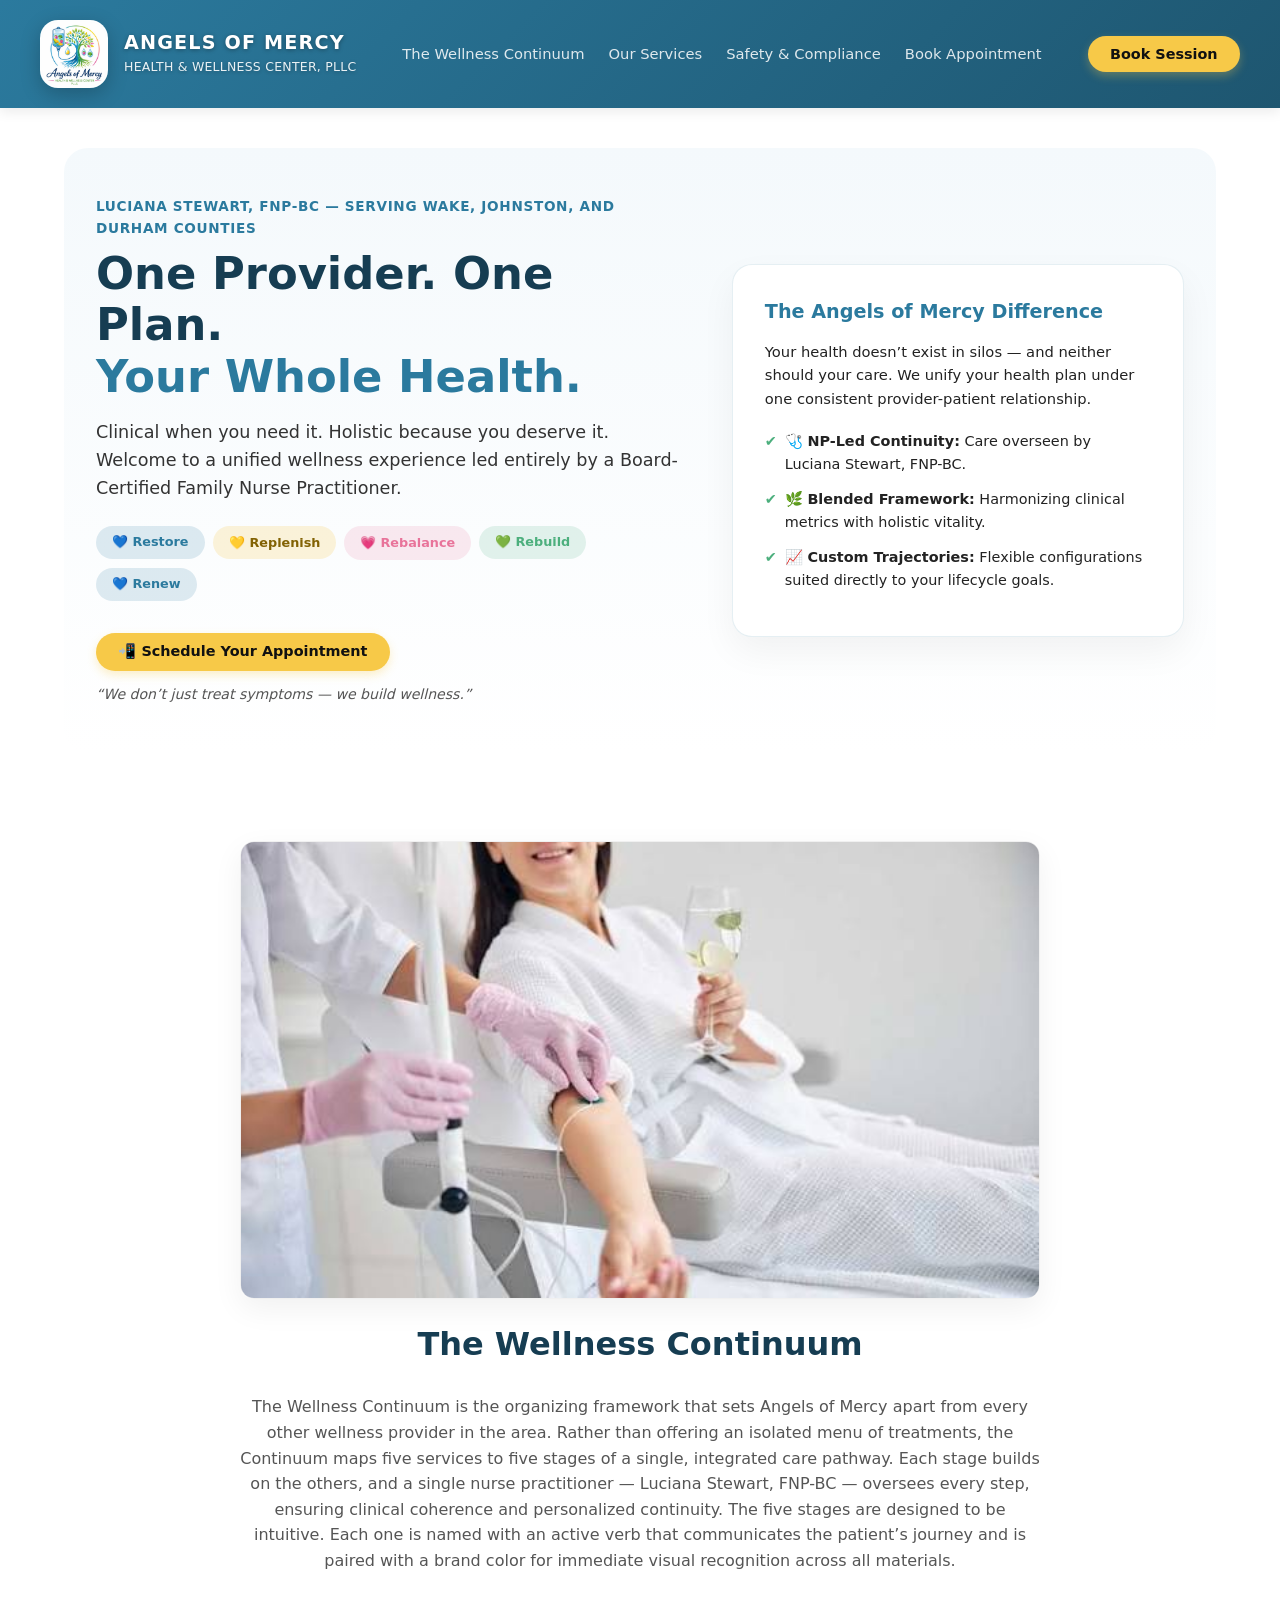
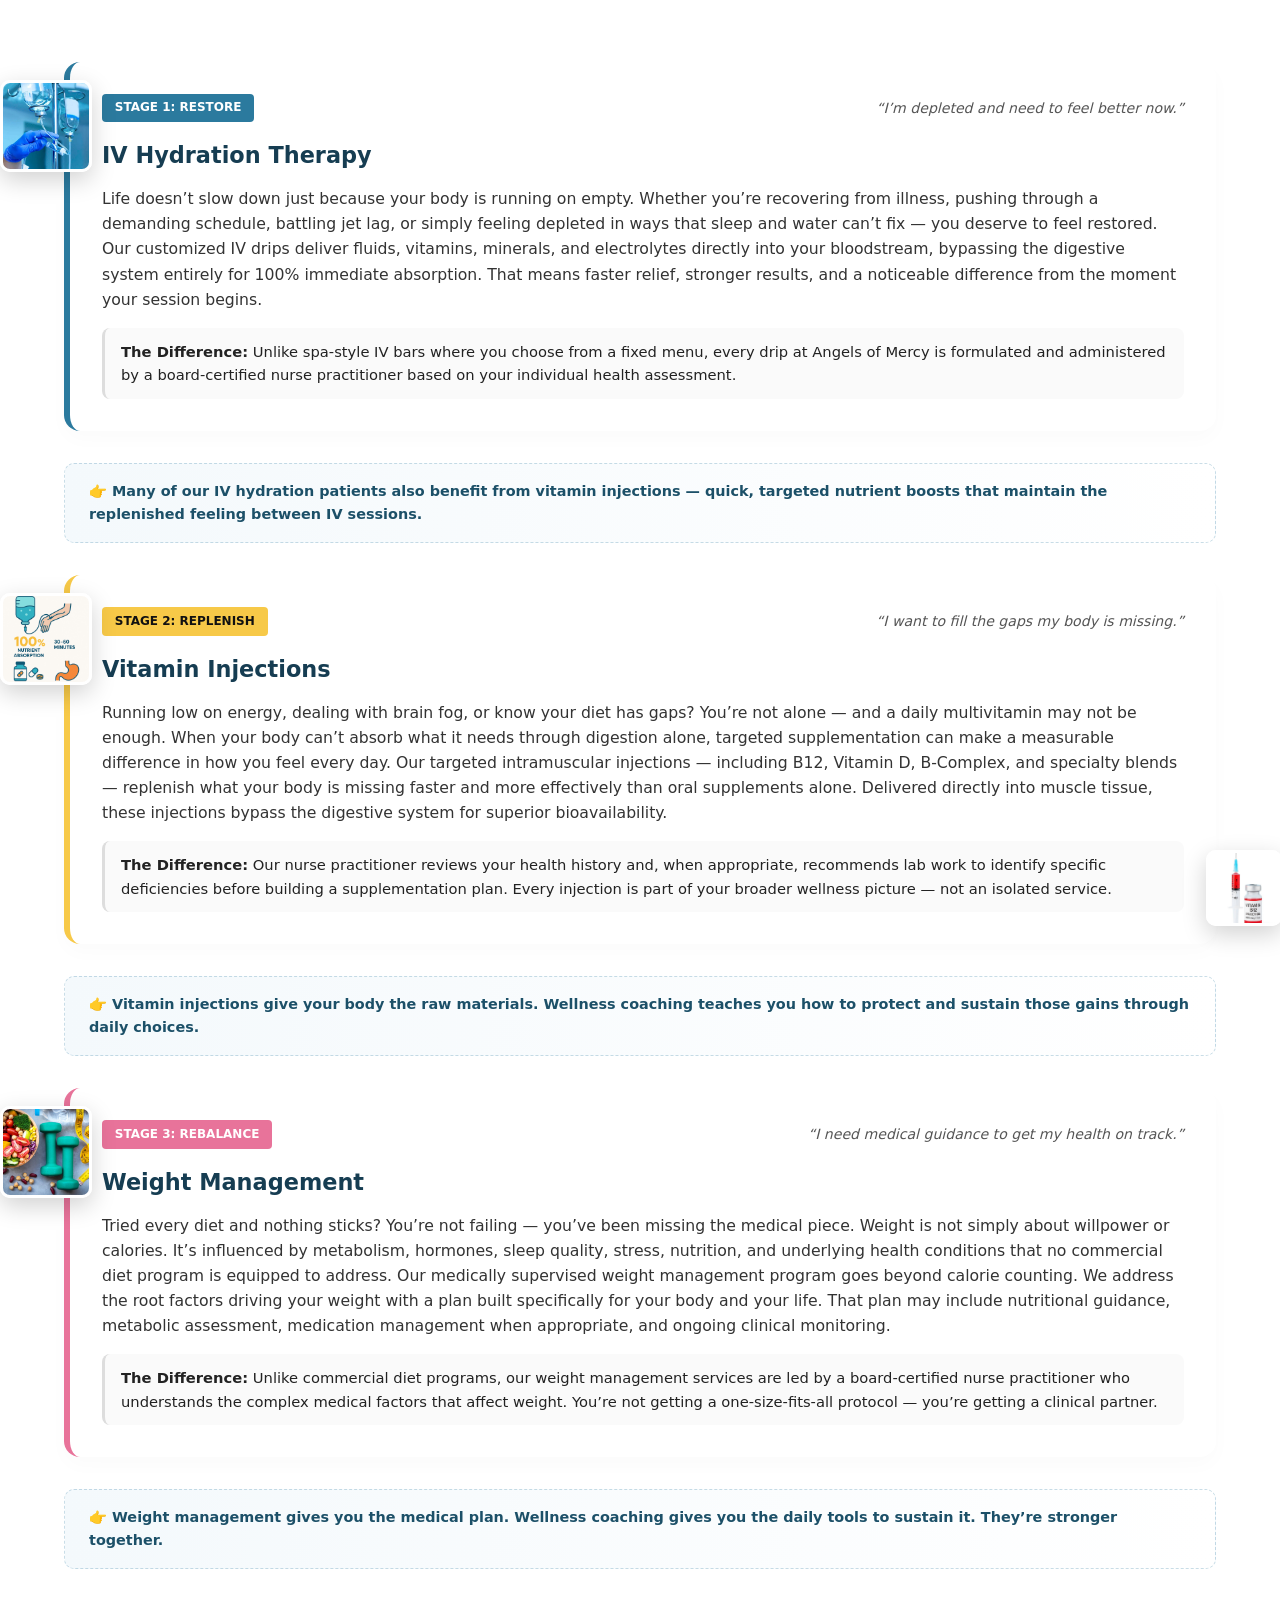
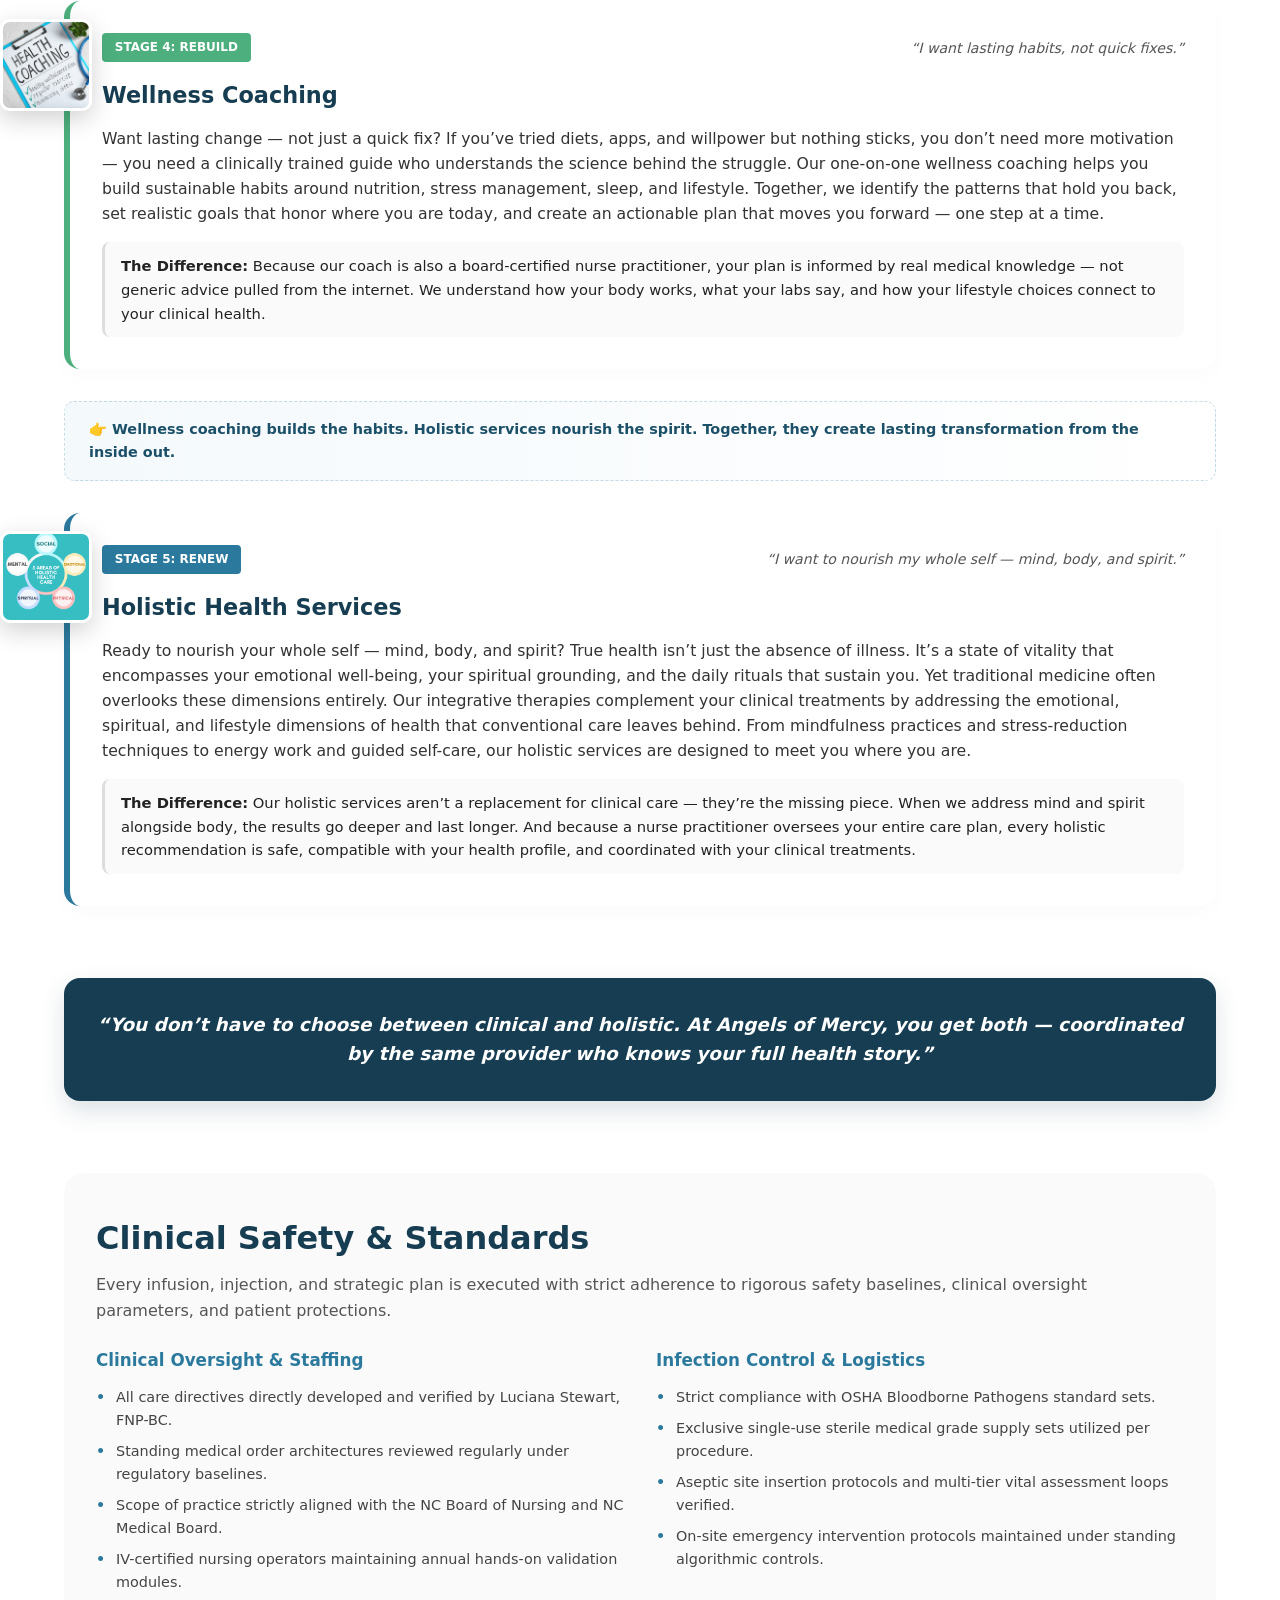
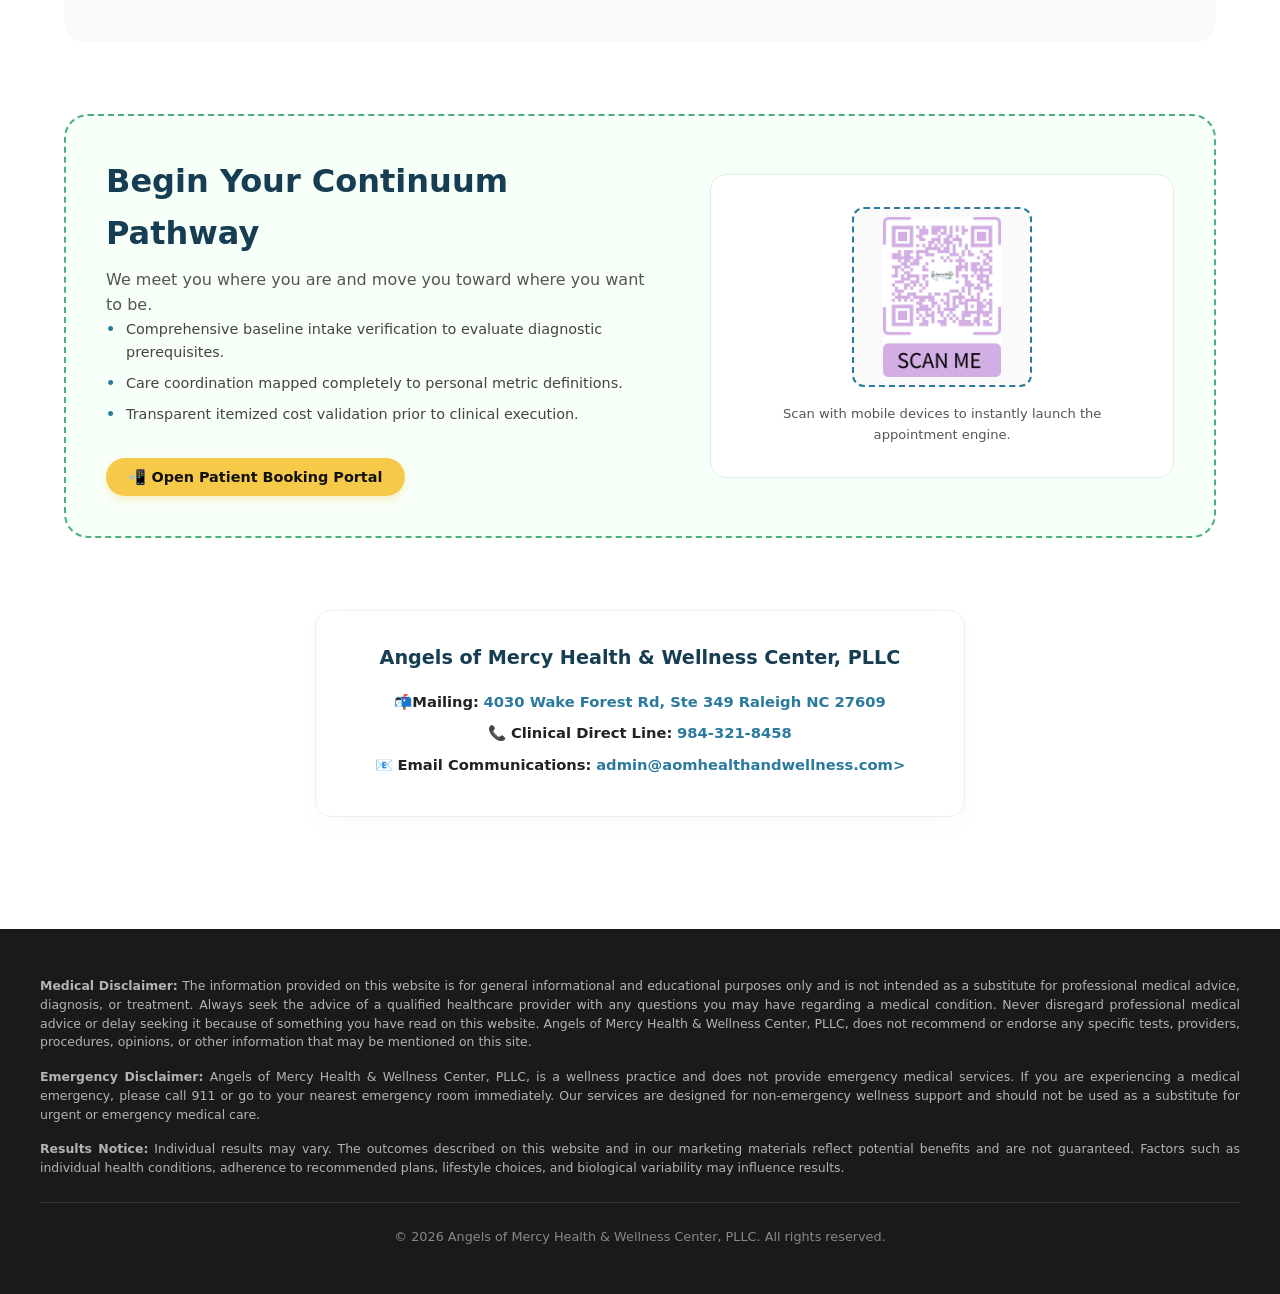
==== commit 024d4f0c: "Restore original index.html content The entire content of the index.html file has been replaced, res" ====
--- a/index.html
+++ b/index.html
@@ -237,9 +237,9 @@
   <section id="contact" class="contact-section scroll-fade-up">
     <div class="contact-card-v2">
       <h3>Angels of Mercy Health & Wellness Center, PLLC</h3>
-      <p></p>
-      <p class="contact-item">📞 <strong>Clinical Direct Line:</strong> <a href="tel:19196249959">919-624-9959</a></p>
-      <p class="contact-item">📧 <strong>Email Communications:</strong> <a href="mailto:nursingpride@angelsofmercyhomehealth.com">nursingpride@angelsofmercyhomehealth.com</a></p>
+     <p class="contact-item">📬<strong>Mailing:</strong> <a href="4030 Wake Forest Rd Ste 349 Raleigh NC 27609">4030 Wake Forest Rd, Ste 349 Raleigh NC 27609</a></p>
+      <p class="contact-item">📞 <strong>Clinical Direct Line:</strong> <a href="tel:984-321-8458">984-321-8458</a></p>
+      <p class="contact-item">📧 <strong>Email Communications:</strong> <a href="admin@aomhealthandwellness.com">admin@aomhealthandwellness.com></p>
     </div>
   </section>
 </main>
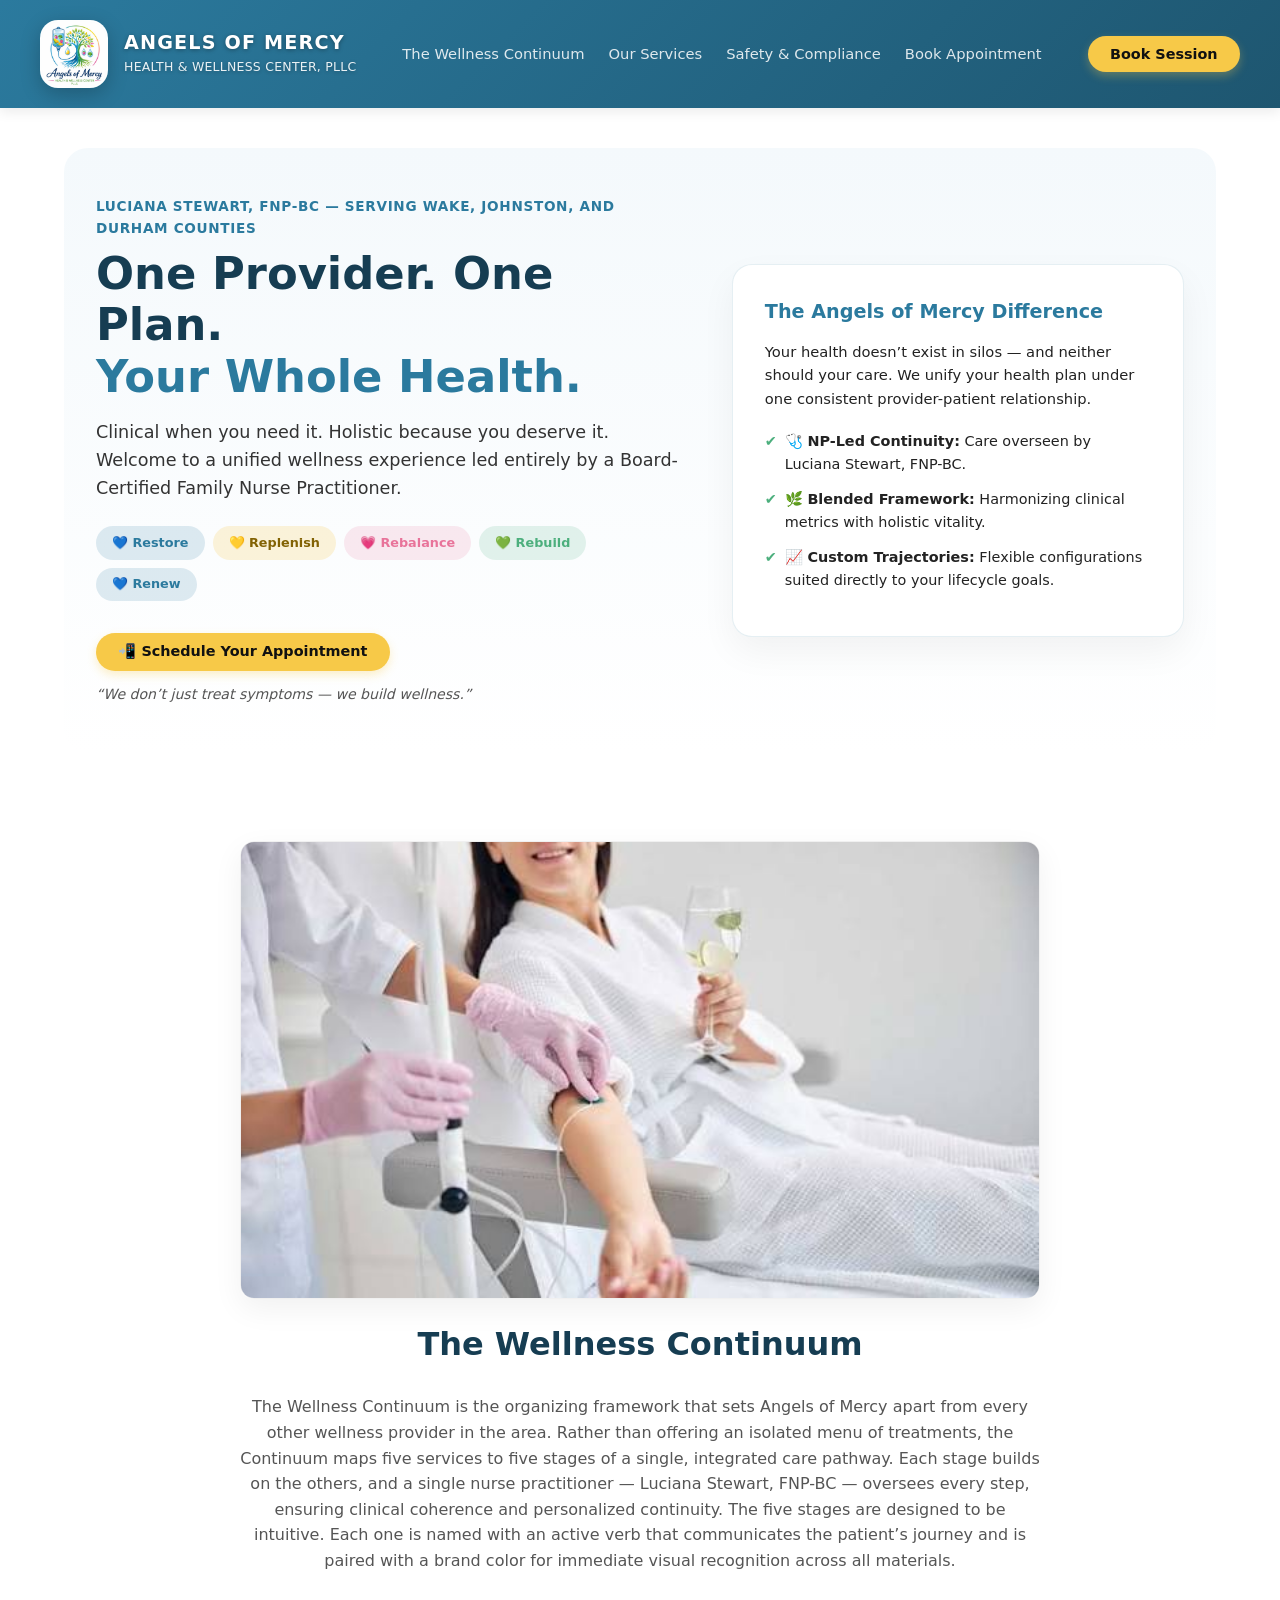
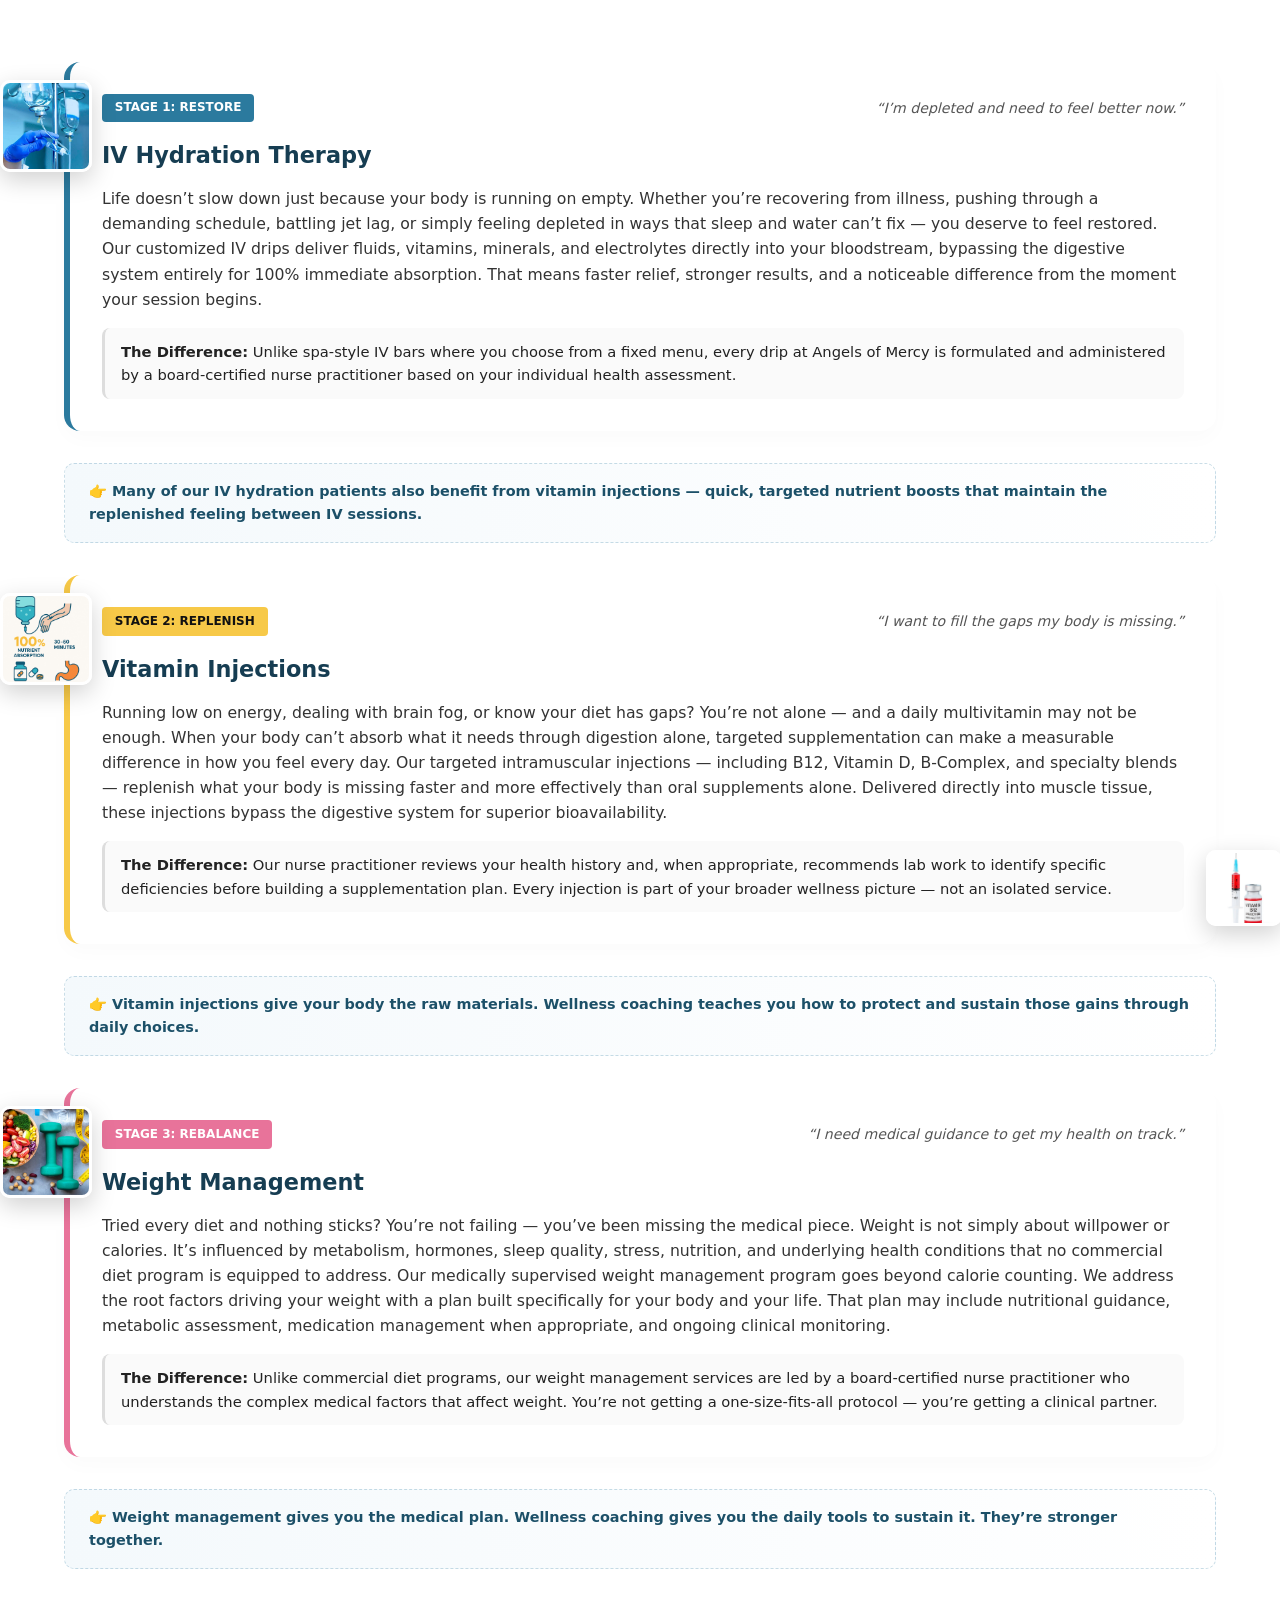
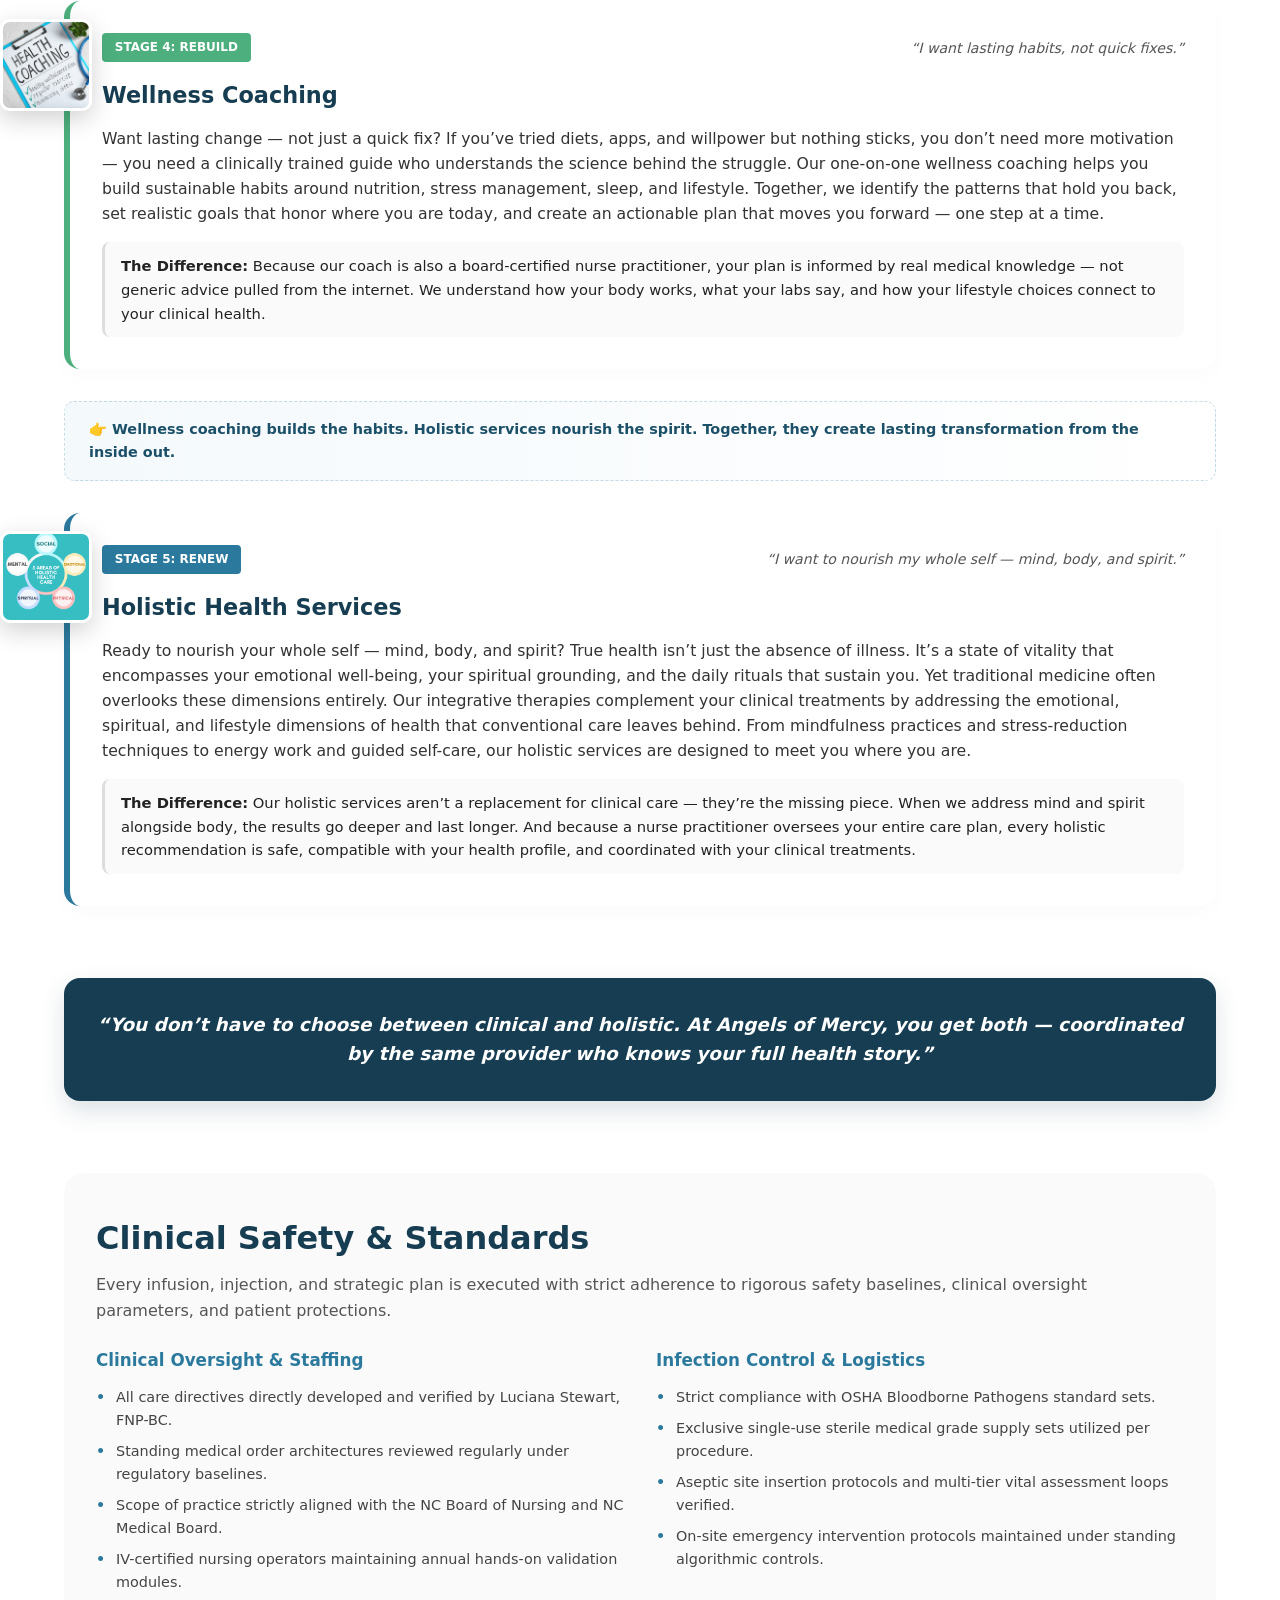
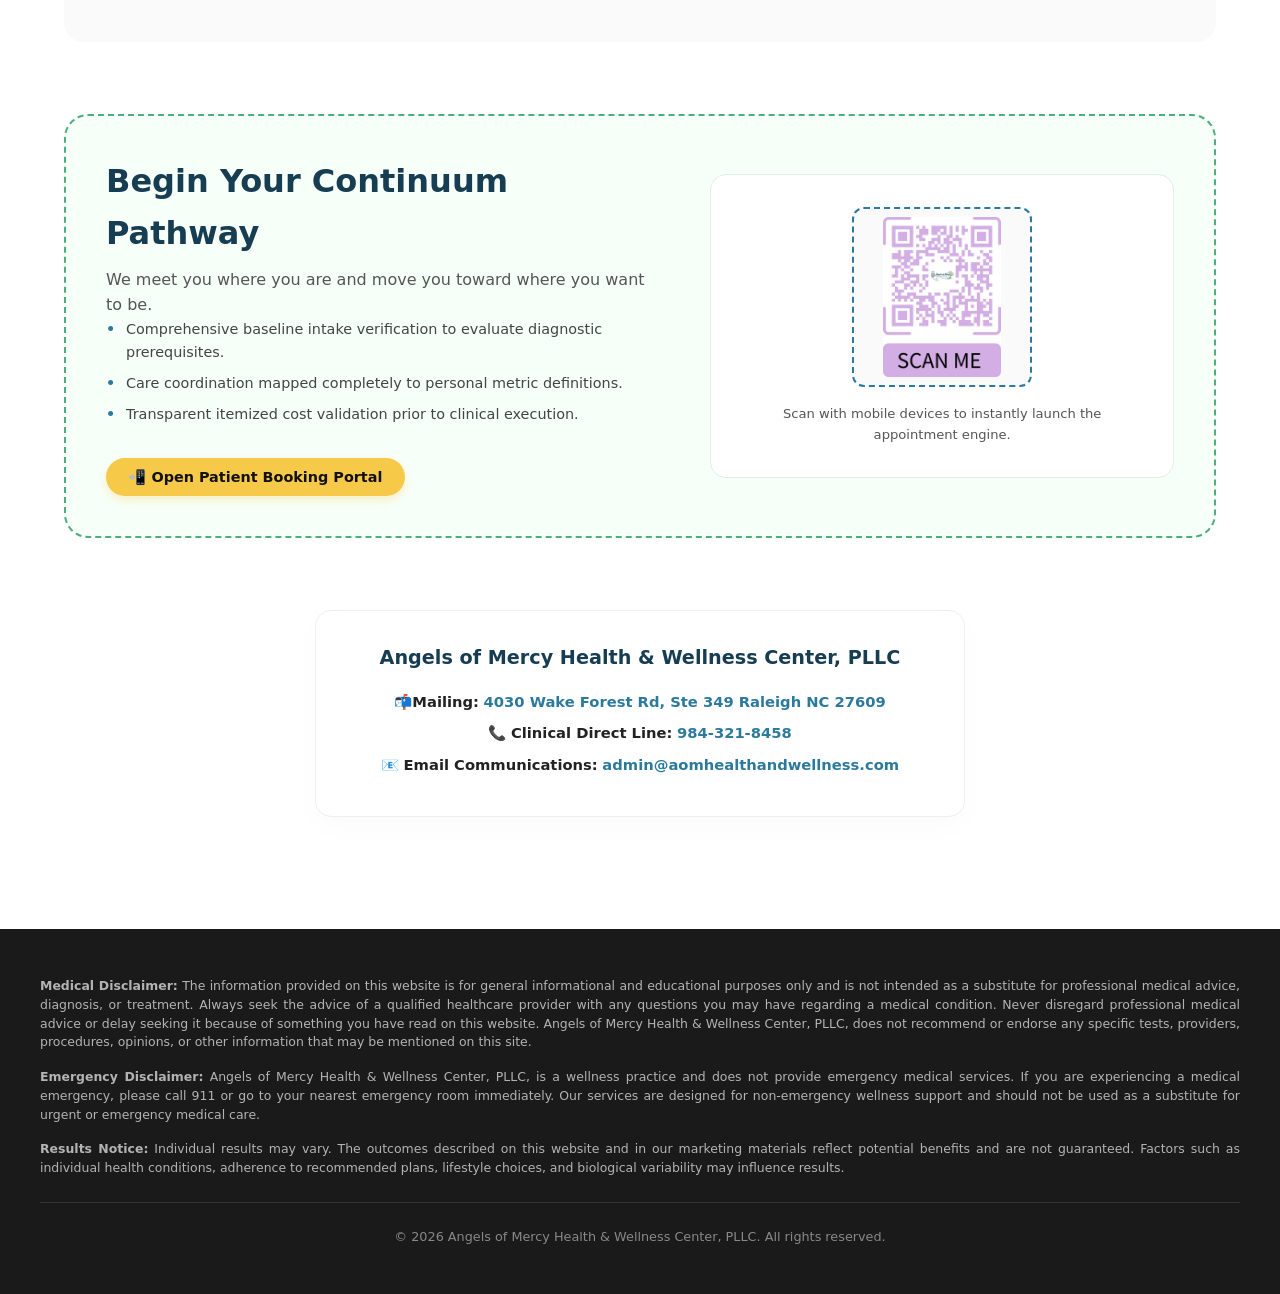
==== commit 078b802f: "Fix HTML encoding issues in index.html" ====
--- a/index.html
+++ b/index.html
@@ -239,7 +239,7 @@
       <h3>Angels of Mercy Health & Wellness Center, PLLC</h3>
      <p class="contact-item">📬<strong>Mailing:</strong> <a href="4030 Wake Forest Rd Ste 349 Raleigh NC 27609">4030 Wake Forest Rd, Ste 349 Raleigh NC 27609</a></p>
       <p class="contact-item">📞 <strong>Clinical Direct Line:</strong> <a href="tel:984-321-8458">984-321-8458</a></p>
-      <p class="contact-item">📧 <strong>Email Communications:</strong> <a href="admin@aomhealthandwellness.com">admin@aomhealthandwellness.com></p>
+      <p class="contact-item">📧 <strong>Email Communications:</strong> <a href="admin@aomhealthandwellness.com">admin@aomhealthandwellness.com</a></p>
     </div>
   </section>
 </main>
